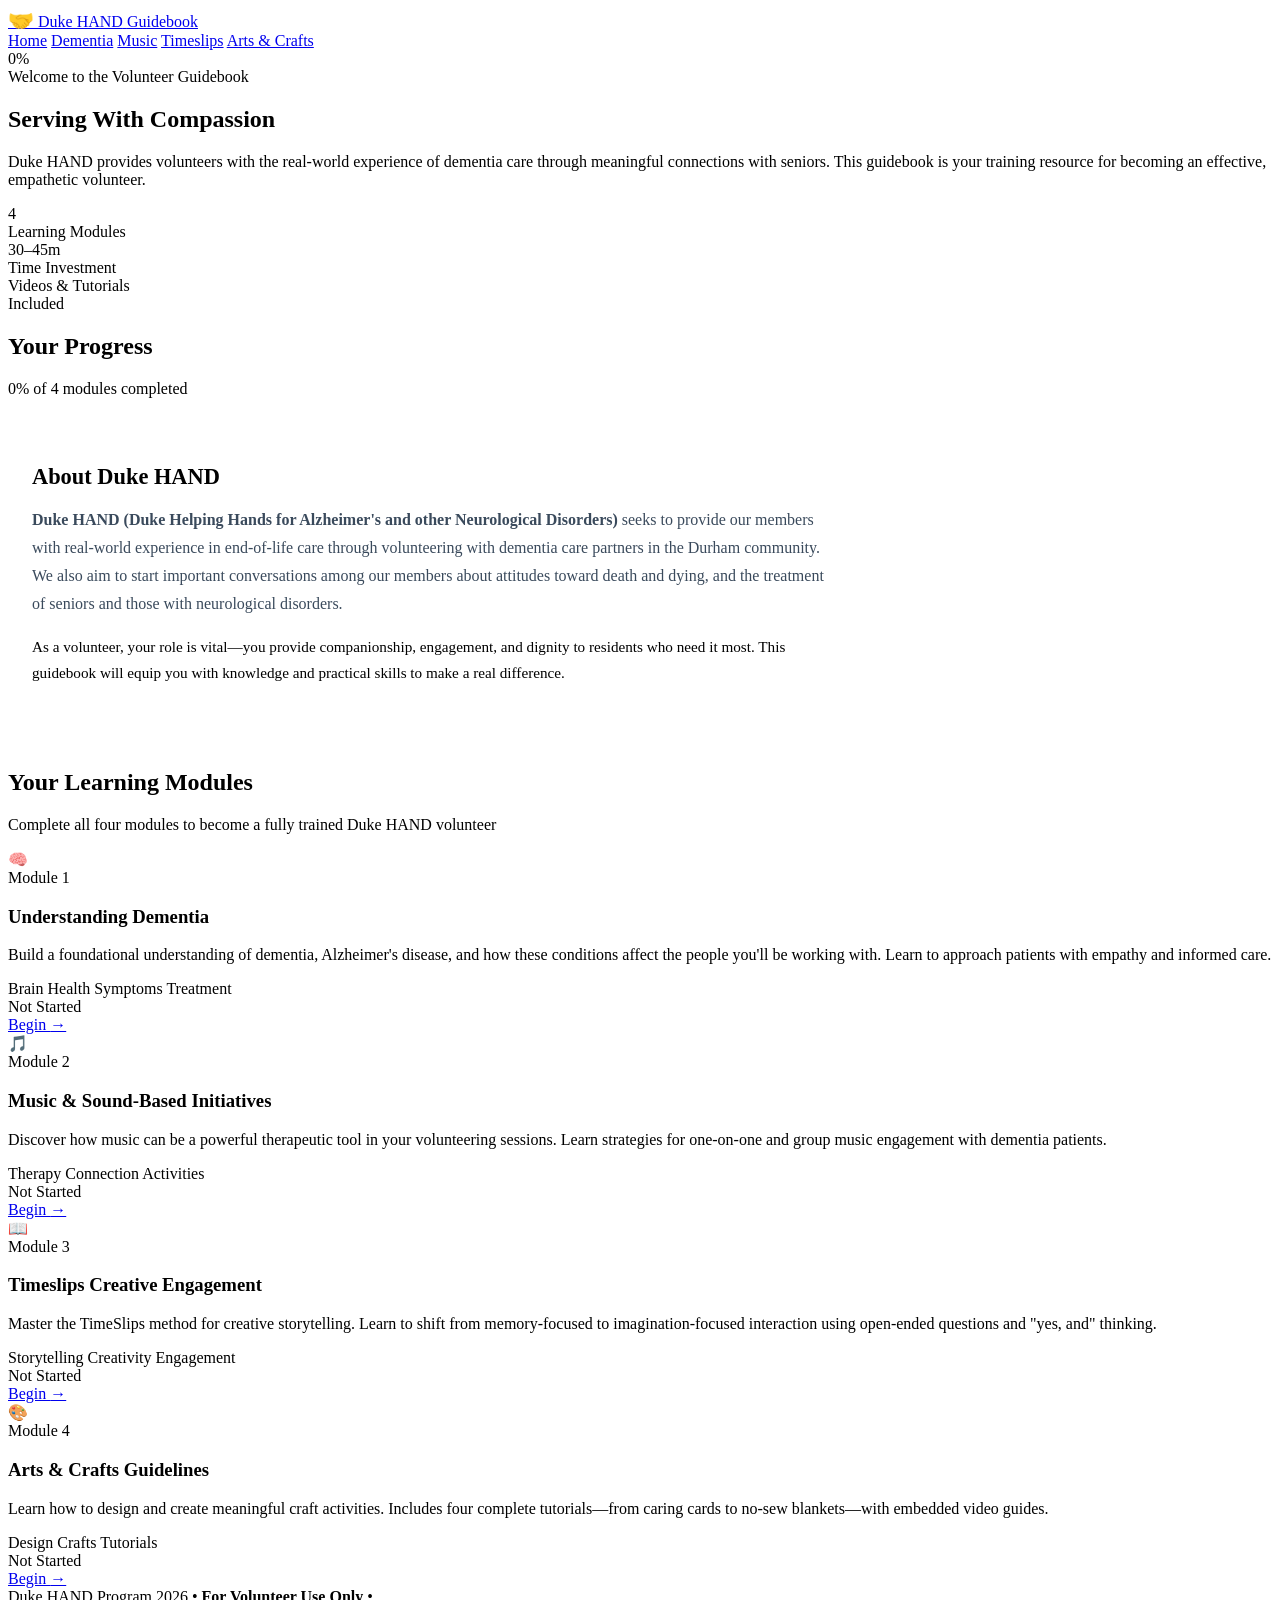
==== index.html @ 883300ba "website" ====
<!DOCTYPE html>
<html lang="en">
<head>
  <meta charset="UTF-8">
  <meta name="viewport" content="width=device-width, initial-scale=1.0">
  <title>Duke HAND Volunteer Guidebook</title>
  <link rel="css/stylesheet" href="styles.css">
  <script src="js/progress.js"></script>
</head>
<body>

<!-- Navigation -->
<nav class="site-nav">
  <div class="nav-inner">
    <a href="index.html" class="nav-brand">
      <span style="font-size: 1.3rem;">🤝</span>
      <span>Duke HAND</span>
      <span class="brand-badge">Guidebook</span>
    </a>
    <div class="nav-links">
      <a href="index.html" class="active">Home</a>
      <a href="module1.html">Dementia</a>
      <a href="module2.html">Music</a>
      <a href="module3.html">Timeslips</a>
      <a href="module4.html">Arts & Crafts</a>
    </div>
    <div class="nav-progress">
      <div class="nav-progress-bar">
        <div class="nav-progress-fill" style="width: 0%"></div>
      </div>
      <span class="nav-progress-percent">0%</span>
    </div>
  </div>
</nav>

<!-- Hero Section -->
<section class="hero">
  <div class="container">
    <div class="hero-eyebrow">Welcome to the Volunteer Guidebook</div>
    <h1>Serving With Compassion</h1>
    <p>Duke HAND provides volunteers with the real-world experience of dementia care through meaningful connections with seniors. This guidebook is your training resource for becoming an effective, empathetic volunteer.</p>
    <div class="hero-stats">
      <div class="hero-stat">
        <div class="hero-stat-num">4</div>
        <div class="hero-stat-label">Learning Modules</div>
      </div>
      <div class="hero-stat">
        <div class="hero-stat-num">30–45m</div>
        <div class="hero-stat-label">Time Investment</div>
      </div>
      <div class="hero-stat">
        <div class="hero-stat-num">Videos & Tutorials</div>
        <div class="hero-stat-label">Included</div>
      </div>
    </div>
  </div>
</section>

<!-- Progress Overview -->
<section class="progress-overview">
  <div class="progress-overview-inner">
    <h2>Your Progress</h2>
    <div class="progress-track">
      <div class="progress-fill" style="width: 0%"></div>
    </div>
    <div class="progress-label"><span class="progress-label-num">0</span> of 4 modules completed</div>
  </div>
</section>

<!-- About HAND -->
<section style="padding: 48px 24px; background: white; border-bottom: 1px solid var(--border);">
  <div class="container">
    <h2 style="font-size: 1.4rem; font-weight: 800; color: var(--navy); margin-bottom: 14px;">About Duke HAND</h2>
    <p style="font-size: 1rem; color: #3A4A5C; line-height: 1.75; max-width: 800px;">
      <strong>Duke HAND (Duke Helping Hands for Alzheimer's and other Neurological Disorders)</strong> seeks to provide our members with real-world experience in end-of-life care through volunteering with dementia care partners in the Durham community. We also aim to start important conversations among our members about attitudes toward death and dying, and the treatment of seniors and those with neurological disorders.
    </p>
    <p style="font-size: 0.95rem; color: var(--muted); line-height: 1.7; max-width: 800px; margin-top: 12px;">
      As a volunteer, your role is vital—you provide companionship, engagement, and dignity to residents who need it most. This guidebook will equip you with knowledge and practical skills to make a real difference.
    </p>
  </div>
</section>

<!-- Modules Grid -->
<section class="modules-section">
  <div class="container">
    <h2>Your Learning Modules</h2>
    <p class="section-sub">Complete all four modules to become a fully trained Duke HAND volunteer</p>

    <div class="modules-grid">
      <!-- Module 1: Dementia -->
      <div class="module-card" data-module="1">
        <div class="module-card-top">
          <div class="module-icon">🧠</div>
          <div>
            <div class="module-num">Module 1</div>
            <h3>Understanding Dementia</h3>
          </div>
        </div>
        <div class="module-card-body">
          <p>Build a foundational understanding of dementia, Alzheimer's disease, and how these conditions affect the people you'll be working with. Learn to approach patients with empathy and informed care.</p>
          <div class="module-topics">
            <span class="topic-tag">Brain Health</span>
            <span class="topic-tag">Symptoms</span>
            <span class="topic-tag">Treatment</span>
          </div>
        </div>
        <div class="module-card-footer">
          <div class="status-badge not-started">
            <span class="status-dot"></span> Not Started
          </div>
          <a href="module1.html" class="btn-start">
            Begin <span style="font-size: 1rem;">→</span>
          </a>
        </div>
      </div>

      <!-- Module 2: Music -->
      <div class="module-card" data-module="2">
        <div class="module-card-top">
          <div class="module-icon">🎵</div>
          <div>
            <div class="module-num">Module 2</div>
            <h3>Music & Sound-Based Initiatives</h3>
          </div>
        </div>
        <div class="module-card-body">
          <p>Discover how music can be a powerful therapeutic tool in your volunteering sessions. Learn strategies for one-on-one and group music engagement with dementia patients.</p>
          <div class="module-topics">
            <span class="topic-tag">Therapy</span>
            <span class="topic-tag">Connection</span>
            <span class="topic-tag">Activities</span>
          </div>
        </div>
        <div class="module-card-footer">
          <div class="status-badge not-started">
            <span class="status-dot"></span> Not Started
          </div>
          <a href="module2.html" class="btn-start">
            Begin <span style="font-size: 1rem;">→</span>
          </a>
        </div>
      </div>

      <!-- Module 3: Timeslips -->
      <div class="module-card" data-module="3">
        <div class="module-card-top">
          <div class="module-icon">📖</div>
          <div>
            <div class="module-num">Module 3</div>
            <h3>Timeslips Creative Engagement</h3>
          </div>
        </div>
        <div class="module-card-body">
          <p>Master the TimeSlips method for creative storytelling. Learn to shift from memory-focused to imagination-focused interaction using open-ended questions and "yes, and" thinking.</p>
          <div class="module-topics">
            <span class="topic-tag">Storytelling</span>
            <span class="topic-tag">Creativity</span>
            <span class="topic-tag">Engagement</span>
          </div>
        </div>
        <div class="module-card-footer">
          <div class="status-badge not-started">
            <span class="status-dot"></span> Not Started
          </div>
          <a href="module3.html" class="btn-start">
            Begin <span style="font-size: 1rem;">→</span>
          </a>
        </div>
      </div>

      <!-- Module 4: Arts & Crafts -->
      <div class="module-card" data-module="4">
        <div class="module-card-top">
          <div class="module-icon">🎨</div>
          <div>
            <div class="module-num">Module 4</div>
            <h3>Arts & Crafts Guidelines</h3>
          </div>
        </div>
        <div class="module-card-body">
          <p>Learn how to design and create meaningful craft activities. Includes four complete tutorials—from caring cards to no-sew blankets—with embedded video guides.</p>
          <div class="module-topics">
            <span class="topic-tag">Design</span>
            <span class="topic-tag">Crafts</span>
            <span class="topic-tag">Tutorials</span>
          </div>
        </div>
        <div class="module-card-footer">
          <div class="status-badge not-started">
            <span class="status-dot"></span> Not Started
          </div>
          <a href="module4.html" class="btn-start">
            Begin <span style="font-size: 1rem;">→</span>
          </a>
        </div>
      </div>
    </div>
  </div>
</section>

<!-- Footer -->
<footer class="site-footer">
  Duke HAND Program 2026 • <strong>For Volunteer Use Only</strong> •
  <a href="index.html" style="color: rgba(255,255,255,0.7); text-decoration: none;">Home</a>
</footer>

</body>
</html>
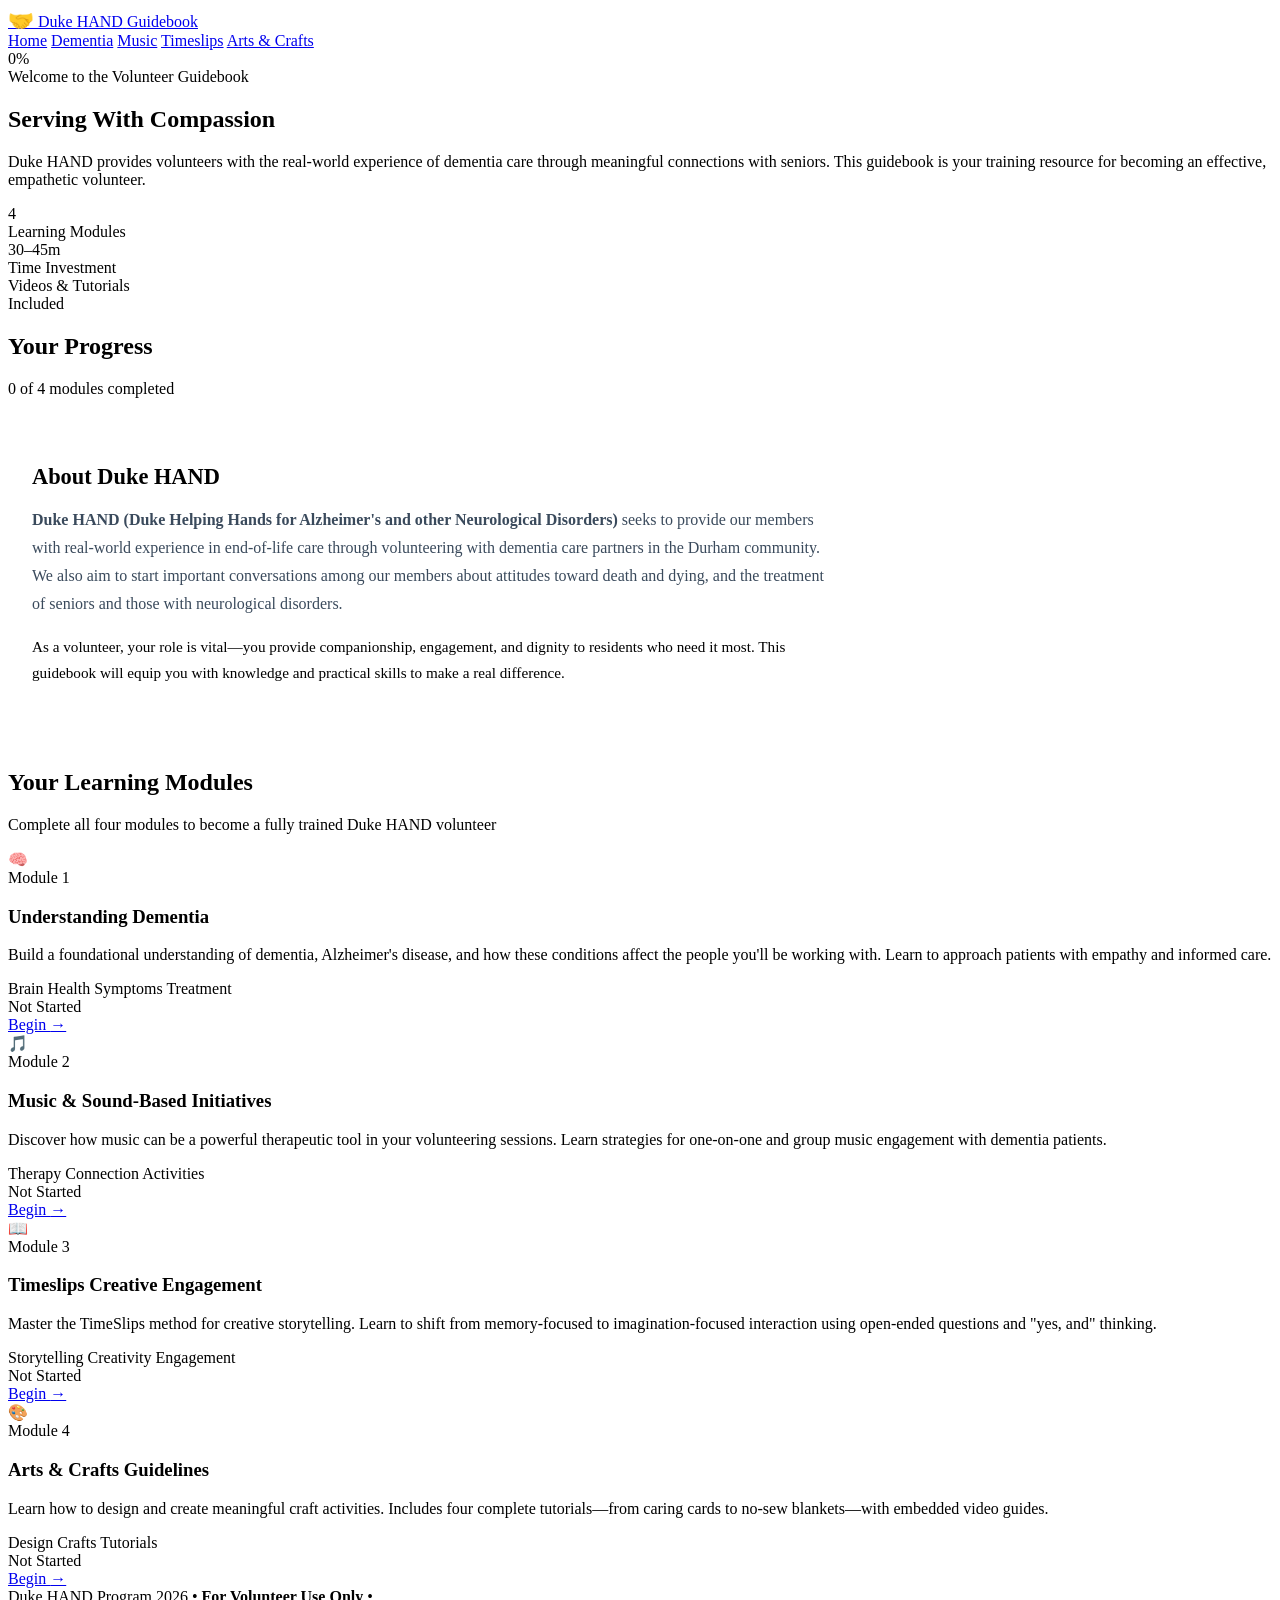
==== commit eec899ac: "fixed paths" ====
--- a/index.html
+++ b/index.html
@@ -4,8 +4,8 @@
   <meta charset="UTF-8">
   <meta name="viewport" content="width=device-width, initial-scale=1.0">
   <title>Duke HAND Volunteer Guidebook</title>
-  <link rel="css/stylesheet" href="styles.css">
-  <script src="js/progress.js"></script>
+  <link rel="stylesheet" href="styles.css">
+  <script src="progress.js"></script>
 </head>
 <body>
 
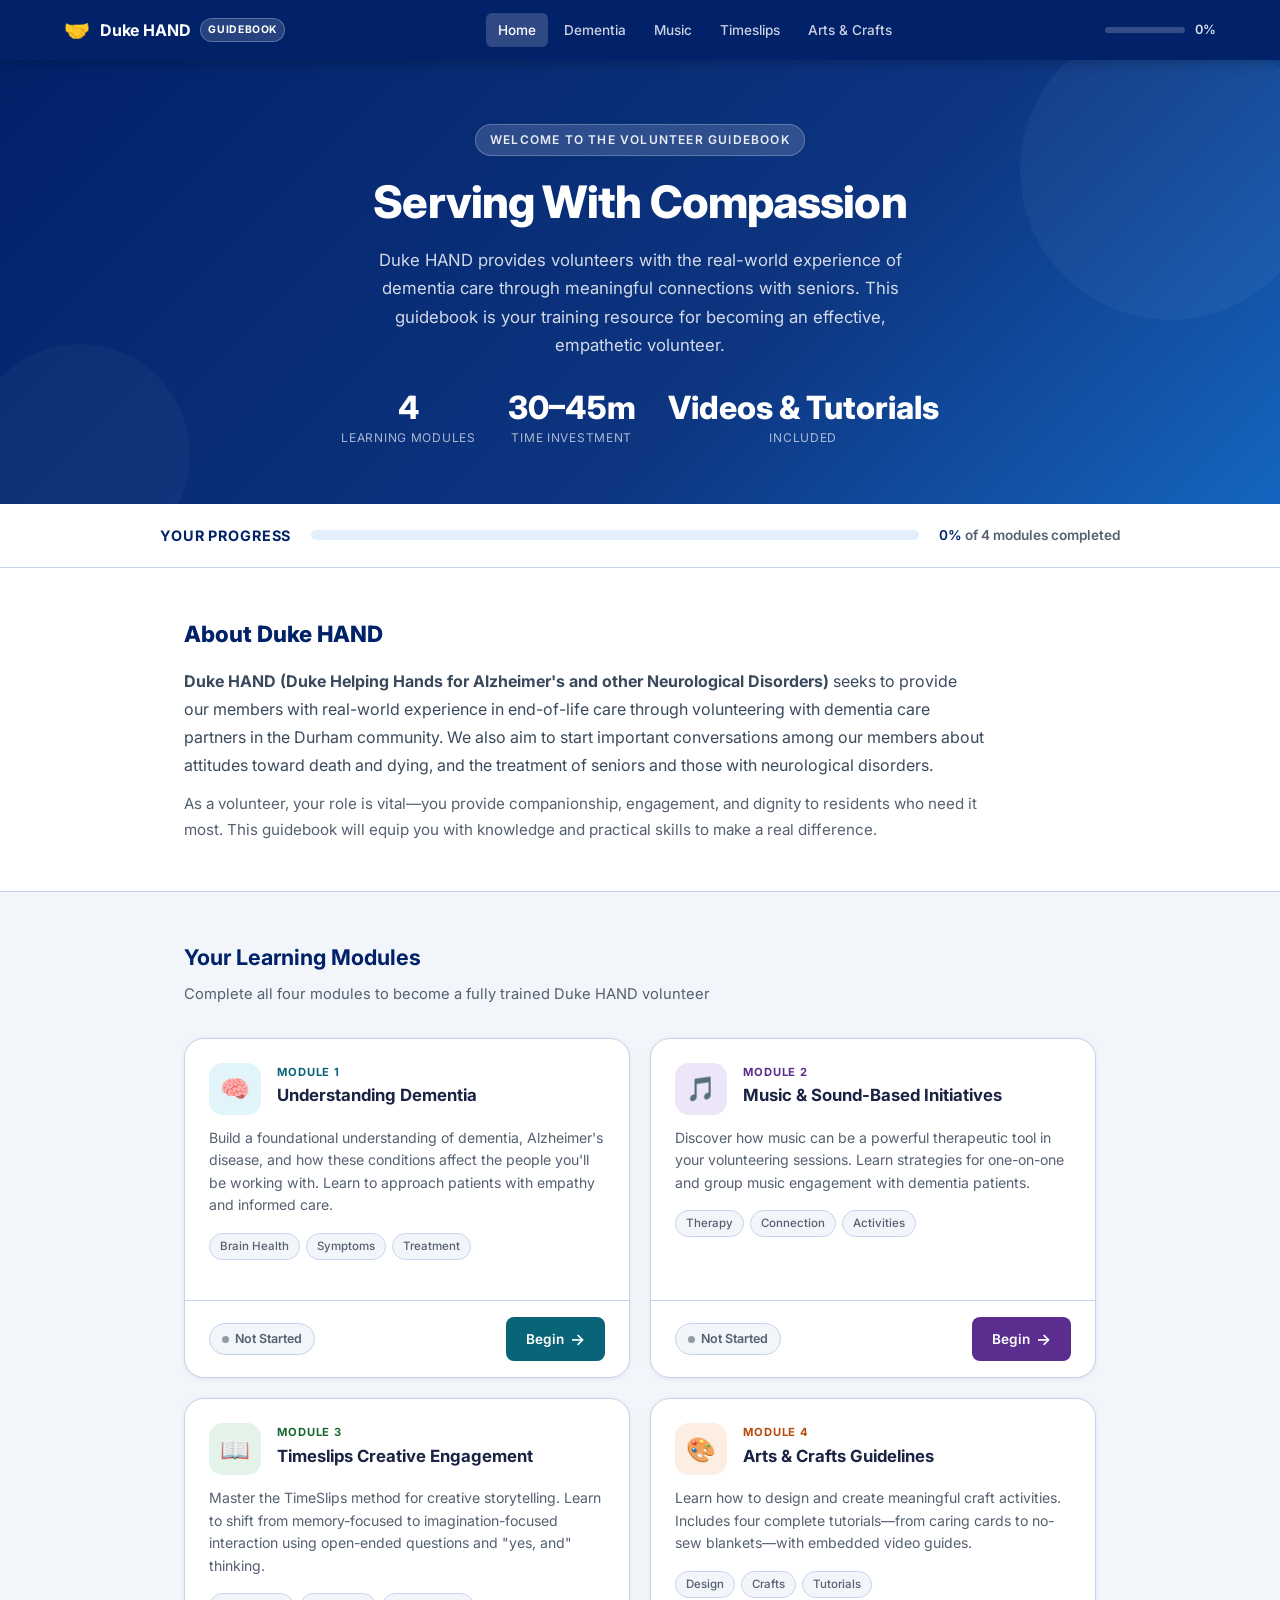
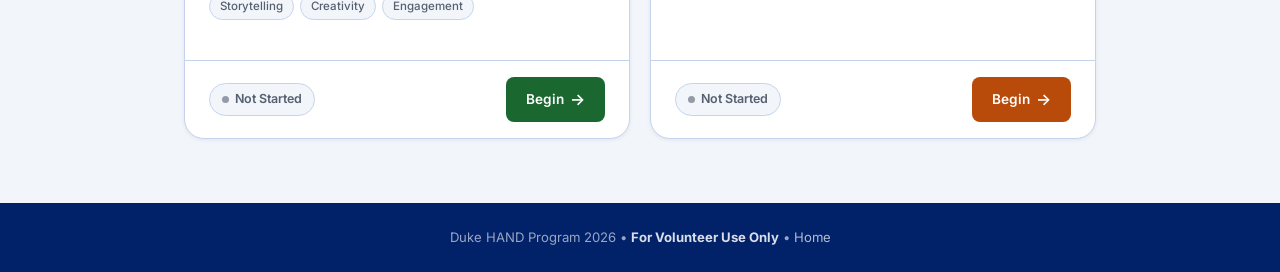
==== commit 19c2fb0c: "restored paths" ====
--- a/index.html
+++ b/index.html
@@ -4,8 +4,8 @@
   <meta charset="UTF-8">
   <meta name="viewport" content="width=device-width, initial-scale=1.0">
   <title>Duke HAND Volunteer Guidebook</title>
-  <link rel="stylesheet" href="styles.css">
-  <script src="progress.js"></script>
+  <link rel="stylesheet" href="css/styles.css">
+  <script src="js/progress.js"></script>
 </head>
 <body>
 
--- a/css/styles.css
+++ b/css/styles.css
@@ -0,0 +1,1179 @@
+/* ============================================================
+   DUKE HAND VOLUNTEER GUIDEBOOK — Main Stylesheet
+   ============================================================ */
+
+@import url('https://fonts.googleapis.com/css2?family=Inter:ital,wght@0,300;0,400;0,500;0,600;0,700;0,800;1,400&display=swap');
+
+/* ── Variables ──────────────────────────────────────────────── */
+:root {
+  --navy:        #012169;
+  --navy-light:  #1a3a8f;
+  --blue:        #1565C0;
+  --sky:         #0288D1;
+  --light-blue:  #E3F0FC;
+  --bg:          #F2F5FA;
+  --white:       #FFFFFF;
+  --text:        #1A2342;
+  --muted:       #556070;
+  --border:      #C5D4EC;
+
+  /* Module accent colors */
+  --m1:          #0A6477;
+  --m1-bg:       #E0F4F9;
+  --m1-border:   #7DCDE0;
+  --m2:          #5B2D8F;
+  --m2-bg:       #EDE6F9;
+  --m2-border:   #B29DDD;
+  --m3:          #1A6830;
+  --m3-bg:       #E4F3EA;
+  --m3-border:   #84C99A;
+  --m4:          #B84A0A;
+  --m4-bg:       #FDEEE4;
+  --m4-border:   #F0A87A;
+
+  /* Status */
+  --success:     #1B7D35;
+  --success-bg:  #E6F5EC;
+  --warn-bg:     #FFF8E6;
+  --warn-border: #F0C040;
+  --note-bg:     #EEF4FF;
+  --note-border: #7AA5E8;
+
+  --shadow-sm:   0 1px 4px rgba(1, 33, 105, 0.08);
+  --shadow:      0 3px 14px rgba(1, 33, 105, 0.12);
+  --shadow-lg:   0 8px 32px rgba(1, 33, 105, 0.16);
+  --radius:      12px;
+  --radius-lg:   20px;
+  --transition:  0.2s ease;
+}
+
+/* ── Reset ──────────────────────────────────────────────────── */
+*, *::before, *::after { box-sizing: border-box; margin: 0; padding: 0; }
+html { scroll-behavior: smooth; font-size: 16px; }
+body {
+  font-family: 'Inter', -apple-system, BlinkMacSystemFont, sans-serif;
+  color: var(--text);
+  background: var(--bg);
+  line-height: 1.65;
+  -webkit-font-smoothing: antialiased;
+}
+img { max-width: 100%; height: auto; display: block; }
+a { color: var(--blue); text-decoration: none; }
+a:hover { text-decoration: underline; }
+ul, ol { padding-left: 1.4em; }
+
+/* ── Layout helpers ─────────────────────────────────────────── */
+.container { max-width: 960px; margin: 0 auto; padding: 0 24px; }
+.container--wide { max-width: 1200px; margin: 0 auto; padding: 0 24px; }
+
+/* ── Navigation ─────────────────────────────────────────────── */
+.site-nav {
+  position: sticky;
+  top: 0;
+  z-index: 100;
+  background: var(--navy);
+  box-shadow: 0 2px 12px rgba(0,0,0,0.25);
+}
+.nav-inner {
+  display: flex;
+  align-items: center;
+  justify-content: space-between;
+  padding: 0 24px;
+  height: 60px;
+  max-width: 1200px;
+  margin: 0 auto;
+}
+.nav-brand {
+  display: flex;
+  align-items: center;
+  gap: 10px;
+  color: white;
+  font-weight: 700;
+  font-size: 1rem;
+  text-decoration: none;
+  letter-spacing: -0.01em;
+}
+.nav-brand .brand-badge {
+  background: rgba(255,255,255,0.15);
+  border: 1px solid rgba(255,255,255,0.25);
+  color: white;
+  font-size: 0.65rem;
+  font-weight: 700;
+  letter-spacing: 0.06em;
+  padding: 2px 7px;
+  border-radius: 20px;
+  text-transform: uppercase;
+}
+.nav-links {
+  display: flex;
+  align-items: center;
+  gap: 4px;
+}
+.nav-links a {
+  color: rgba(255,255,255,0.8);
+  font-size: 0.85rem;
+  font-weight: 500;
+  padding: 6px 12px;
+  border-radius: 6px;
+  transition: var(--transition);
+  text-decoration: none;
+}
+.nav-links a:hover { color: white; background: rgba(255,255,255,0.12); }
+.nav-links a.active { color: white; background: rgba(255,255,255,0.18); }
+.nav-progress {
+  display: flex;
+  align-items: center;
+  gap: 10px;
+  color: rgba(255,255,255,0.85);
+  font-size: 0.8rem;
+  font-weight: 600;
+}
+.nav-progress-bar {
+  width: 80px;
+  height: 6px;
+  background: rgba(255,255,255,0.2);
+  border-radius: 3px;
+  overflow: hidden;
+}
+.nav-progress-fill {
+  height: 100%;
+  background: #5CE65C;
+  border-radius: 3px;
+  transition: width 0.4s ease;
+}
+
+/* ── Hero ───────────────────────────────────────────────────── */
+.hero {
+  background: linear-gradient(135deg, var(--navy) 0%, #0d3580 60%, #1565C0 100%);
+  color: white;
+  padding: 64px 24px 56px;
+  text-align: center;
+  position: relative;
+  overflow: hidden;
+}
+.hero::before {
+  content: '';
+  position: absolute;
+  top: -40px; right: -40px;
+  width: 300px; height: 300px;
+  border-radius: 50%;
+  background: rgba(255,255,255,0.04);
+}
+.hero::after {
+  content: '';
+  position: absolute;
+  bottom: -60px; left: -30px;
+  width: 220px; height: 220px;
+  border-radius: 50%;
+  background: rgba(255,255,255,0.03);
+}
+.hero-eyebrow {
+  display: inline-block;
+  background: rgba(255,255,255,0.15);
+  border: 1px solid rgba(255,255,255,0.25);
+  color: rgba(255,255,255,0.9);
+  font-size: 0.75rem;
+  font-weight: 600;
+  letter-spacing: 0.1em;
+  text-transform: uppercase;
+  padding: 5px 14px;
+  border-radius: 20px;
+  margin-bottom: 20px;
+}
+.hero h1 {
+  font-size: clamp(1.8rem, 4vw, 2.8rem);
+  font-weight: 800;
+  letter-spacing: -0.02em;
+  margin-bottom: 16px;
+  line-height: 1.2;
+}
+.hero p {
+  font-size: 1.05rem;
+  color: rgba(255,255,255,0.82);
+  max-width: 580px;
+  margin: 0 auto 32px;
+  line-height: 1.7;
+}
+.hero-stats {
+  display: flex;
+  justify-content: center;
+  gap: 32px;
+  flex-wrap: wrap;
+  margin-top: 8px;
+}
+.hero-stat {
+  text-align: center;
+}
+.hero-stat-num {
+  font-size: 2rem;
+  font-weight: 800;
+  color: white;
+  line-height: 1;
+}
+.hero-stat-label {
+  font-size: 0.75rem;
+  color: rgba(255,255,255,0.65);
+  text-transform: uppercase;
+  letter-spacing: 0.06em;
+  margin-top: 4px;
+}
+
+/* ── Overall Progress ───────────────────────────────────────── */
+.progress-overview {
+  background: white;
+  border-bottom: 1px solid var(--border);
+  padding: 20px 24px;
+}
+.progress-overview-inner {
+  max-width: 960px;
+  margin: 0 auto;
+  display: flex;
+  align-items: center;
+  gap: 20px;
+  flex-wrap: wrap;
+}
+.progress-overview h2 {
+  font-size: 0.9rem;
+  font-weight: 700;
+  color: var(--navy);
+  text-transform: uppercase;
+  letter-spacing: 0.06em;
+  white-space: nowrap;
+}
+.progress-track {
+  flex: 1;
+  min-width: 160px;
+  height: 10px;
+  background: var(--light-blue);
+  border-radius: 5px;
+  overflow: hidden;
+}
+.progress-fill {
+  height: 100%;
+  background: linear-gradient(90deg, var(--sky), var(--success));
+  border-radius: 5px;
+  transition: width 0.5s ease;
+}
+.progress-label {
+  font-size: 0.85rem;
+  font-weight: 600;
+  color: var(--muted);
+  white-space: nowrap;
+}
+.progress-label span { color: var(--navy); }
+
+/* ── Module Cards Grid ──────────────────────────────────────── */
+.modules-section {
+  padding: 48px 24px 64px;
+}
+.modules-section h2 {
+  font-size: 1.35rem;
+  font-weight: 700;
+  color: var(--navy);
+  margin-bottom: 6px;
+}
+.modules-section .section-sub {
+  color: var(--muted);
+  font-size: 0.92rem;
+  margin-bottom: 32px;
+}
+.modules-grid {
+  display: grid;
+  grid-template-columns: repeat(auto-fill, minmax(420px, 1fr));
+  gap: 20px;
+}
+.module-card {
+  background: white;
+  border-radius: var(--radius-lg);
+  border: 1px solid var(--border);
+  box-shadow: var(--shadow-sm);
+  overflow: hidden;
+  transition: transform var(--transition), box-shadow var(--transition);
+  display: flex;
+  flex-direction: column;
+}
+.module-card:hover {
+  transform: translateY(-3px);
+  box-shadow: var(--shadow-lg);
+}
+.module-card-top {
+  padding: 24px 24px 0;
+  display: flex;
+  align-items: flex-start;
+  gap: 16px;
+}
+.module-icon {
+  width: 52px;
+  height: 52px;
+  border-radius: 14px;
+  display: flex;
+  align-items: center;
+  justify-content: center;
+  font-size: 1.5rem;
+  flex-shrink: 0;
+}
+.module-card[data-module="1"] .module-icon { background: var(--m1-bg); }
+.module-card[data-module="2"] .module-icon { background: var(--m2-bg); }
+.module-card[data-module="3"] .module-icon { background: var(--m3-bg); }
+.module-card[data-module="4"] .module-icon { background: var(--m4-bg); }
+.module-num {
+  font-size: 0.7rem;
+  font-weight: 700;
+  text-transform: uppercase;
+  letter-spacing: 0.08em;
+  margin-bottom: 4px;
+}
+.module-card[data-module="1"] .module-num { color: var(--m1); }
+.module-card[data-module="2"] .module-num { color: var(--m2); }
+.module-card[data-module="3"] .module-num { color: var(--m3); }
+.module-card[data-module="4"] .module-num { color: var(--m4); }
+.module-card-top h3 {
+  font-size: 1.05rem;
+  font-weight: 700;
+  color: var(--text);
+  line-height: 1.3;
+}
+.module-card-body {
+  padding: 12px 24px 20px;
+  flex: 1;
+}
+.module-card-body p {
+  font-size: 0.88rem;
+  color: var(--muted);
+  line-height: 1.6;
+  margin-bottom: 16px;
+}
+.module-topics {
+  display: flex;
+  flex-wrap: wrap;
+  gap: 6px;
+  margin-bottom: 20px;
+}
+.topic-tag {
+  font-size: 0.72rem;
+  font-weight: 500;
+  padding: 3px 10px;
+  border-radius: 20px;
+  background: var(--bg);
+  color: var(--muted);
+  border: 1px solid var(--border);
+}
+.module-card-footer {
+  padding: 16px 24px;
+  border-top: 1px solid var(--border);
+  display: flex;
+  align-items: center;
+  justify-content: space-between;
+  gap: 12px;
+}
+.status-badge {
+  display: flex;
+  align-items: center;
+  gap: 6px;
+  font-size: 0.78rem;
+  font-weight: 600;
+  padding: 5px 12px;
+  border-radius: 20px;
+}
+.status-badge.not-started {
+  background: var(--bg);
+  color: var(--muted);
+  border: 1px solid var(--border);
+}
+.status-badge.complete {
+  background: var(--success-bg);
+  color: var(--success);
+  border: 1px solid #A8DDB8;
+}
+.status-dot {
+  width: 7px; height: 7px;
+  border-radius: 50%;
+  background: currentColor;
+  opacity: 0.6;
+}
+.btn-start {
+  display: inline-flex;
+  align-items: center;
+  gap: 6px;
+  padding: 9px 20px;
+  border-radius: 8px;
+  font-size: 0.85rem;
+  font-weight: 600;
+  cursor: pointer;
+  transition: var(--transition);
+  text-decoration: none;
+  border: none;
+}
+.module-card[data-module="1"] .btn-start { background: var(--m1); color: white; }
+.module-card[data-module="2"] .btn-start { background: var(--m2); color: white; }
+.module-card[data-module="3"] .btn-start { background: var(--m3); color: white; }
+.module-card[data-module="4"] .btn-start { background: var(--m4); color: white; }
+.btn-start:hover { opacity: 0.88; text-decoration: none; transform: translateX(2px); }
+
+/* ── Module Page Header ─────────────────────────────────────── */
+.module-hero {
+  padding: 48px 24px 44px;
+  color: white;
+  position: relative;
+  overflow: hidden;
+}
+.module-hero::before {
+  content: '';
+  position: absolute;
+  top: -30px; right: -30px;
+  width: 200px; height: 200px;
+  border-radius: 50%;
+  background: rgba(255,255,255,0.05);
+}
+.module-hero[data-m="1"] { background: linear-gradient(135deg, #0A6477 0%, #0e90ad 100%); }
+.module-hero[data-m="2"] { background: linear-gradient(135deg, #5B2D8F 0%, #8456c8 100%); }
+.module-hero[data-m="3"] { background: linear-gradient(135deg, #1A6830 0%, #28a04a 100%); }
+.module-hero[data-m="4"] { background: linear-gradient(135deg, #B84A0A 0%, #e07030 100%); }
+.module-hero-inner {
+  max-width: 760px;
+}
+.breadcrumb {
+  display: flex;
+  align-items: center;
+  gap: 8px;
+  margin-bottom: 20px;
+  font-size: 0.8rem;
+  color: rgba(255,255,255,0.7);
+}
+.breadcrumb a { color: rgba(255,255,255,0.7); text-decoration: none; }
+.breadcrumb a:hover { color: white; }
+.breadcrumb-sep { opacity: 0.5; }
+.module-hero-icon {
+  font-size: 2.5rem;
+  margin-bottom: 12px;
+}
+.module-num-label {
+  font-size: 0.72rem;
+  font-weight: 700;
+  letter-spacing: 0.12em;
+  text-transform: uppercase;
+  color: rgba(255,255,255,0.7);
+  margin-bottom: 8px;
+}
+.module-hero h1 {
+  font-size: clamp(1.6rem, 3.5vw, 2.4rem);
+  font-weight: 800;
+  letter-spacing: -0.02em;
+  line-height: 1.15;
+  margin-bottom: 12px;
+}
+.module-hero .subtitle {
+  font-size: 1rem;
+  color: rgba(255,255,255,0.82);
+  line-height: 1.6;
+  max-width: 560px;
+}
+
+/* ── Table of Contents ──────────────────────────────────────── */
+.toc-bar {
+  background: white;
+  border-bottom: 2px solid var(--border);
+  padding: 0 24px;
+  overflow-x: auto;
+  position: sticky;
+  top: 60px;
+  z-index: 90;
+}
+.toc-inner {
+  max-width: 960px;
+  margin: 0 auto;
+  display: flex;
+  gap: 0;
+}
+.toc-link {
+  display: inline-flex;
+  align-items: center;
+  gap: 6px;
+  padding: 14px 16px;
+  font-size: 0.82rem;
+  font-weight: 500;
+  color: var(--muted);
+  text-decoration: none;
+  border-bottom: 2px solid transparent;
+  white-space: nowrap;
+  transition: var(--transition);
+  margin-bottom: -2px;
+}
+.toc-link:hover { color: var(--text); border-bottom-color: var(--border); text-decoration: none; }
+.toc-link.active { color: var(--navy); font-weight: 600; }
+[data-m="1"] ~ .toc-bar .toc-link.active, .toc-link[data-m="1"].active { border-bottom-color: var(--m1); color: var(--m1); }
+[data-m="2"] ~ .toc-bar .toc-link.active, .toc-link[data-m="2"].active { border-bottom-color: var(--m2); color: var(--m2); }
+[data-m="3"] ~ .toc-bar .toc-link.active, .toc-link[data-m="3"].active { border-bottom-color: var(--m3); color: var(--m3); }
+[data-m="4"] ~ .toc-bar .toc-link.active, .toc-link[data-m="4"].active { border-bottom-color: var(--m4); color: var(--m4); }
+
+/* ── Module Content ─────────────────────────────────────────── */
+.module-content {
+  max-width: 960px;
+  margin: 0 auto;
+  padding: 0 24px 80px;
+}
+
+.content-section {
+  padding-top: 52px;
+}
+.content-section + .content-section {
+  border-top: 1px solid var(--border);
+  margin-top: 8px;
+}
+.section-label {
+  font-size: 0.7rem;
+  font-weight: 700;
+  letter-spacing: 0.12em;
+  text-transform: uppercase;
+  color: var(--muted);
+  margin-bottom: 6px;
+}
+.content-section h2 {
+  font-size: 1.55rem;
+  font-weight: 800;
+  color: var(--navy);
+  letter-spacing: -0.02em;
+  line-height: 1.25;
+  margin-bottom: 14px;
+}
+.content-section h3 {
+  font-size: 1.1rem;
+  font-weight: 700;
+  color: var(--text);
+  margin-top: 28px;
+  margin-bottom: 10px;
+}
+.content-section h3.blue-bar {
+  border-left: 4px solid var(--blue);
+  padding-left: 12px;
+  color: var(--navy);
+}
+.content-section p {
+  font-size: 0.95rem;
+  color: #2E3A50;
+  margin-bottom: 14px;
+  line-height: 1.75;
+}
+.content-section ul, .content-section ol {
+  margin: 8px 0 14px;
+}
+.content-section li {
+  font-size: 0.95rem;
+  color: #2E3A50;
+  margin-bottom: 7px;
+  line-height: 1.65;
+}
+.content-section li strong { color: var(--text); }
+.intro-text {
+  font-size: 1.05rem !important;
+  color: var(--text) !important;
+  font-weight: 400;
+}
+
+/* ── Callout Boxes ──────────────────────────────────────────── */
+.callout {
+  border-radius: var(--radius);
+  padding: 18px 20px;
+  margin: 20px 0;
+  display: flex;
+  gap: 14px;
+  align-items: flex-start;
+}
+.callout-icon { font-size: 1.3rem; flex-shrink: 0; margin-top: 1px; }
+.callout-body strong {
+  display: block;
+  font-size: 0.82rem;
+  font-weight: 700;
+  letter-spacing: 0.05em;
+  text-transform: uppercase;
+  margin-bottom: 5px;
+}
+.callout-body p, .callout-body { font-size: 0.9rem; line-height: 1.65; }
+.callout.tip    { background: var(--warn-bg);   border: 1px solid var(--warn-border); }
+.callout.tip    .callout-body strong { color: #8a6400; }
+.callout.note   { background: var(--note-bg);   border: 1px solid var(--note-border); }
+.callout.note   .callout-body strong { color: #1a4080; }
+.callout.star   { background: #FFF7F0;           border: 1px solid #F4A46A; }
+.callout.star   .callout-body strong { color: #8C3A00; }
+.callout.brain  { background: #EEF4FF;           border: 1px solid #7AA5E8; }
+.callout.brain  .callout-body strong { color: #1a3a80; }
+.callout.success{ background: var(--success-bg); border: 1px solid #84C99A; }
+.callout.success .callout-body strong { color: #145E28; }
+
+/* ── Info Cards Grid ────────────────────────────────────────── */
+.info-grid {
+  display: grid;
+  grid-template-columns: repeat(auto-fill, minmax(200px, 1fr));
+  gap: 14px;
+  margin: 20px 0;
+}
+.info-card {
+  background: white;
+  border: 1px solid var(--border);
+  border-radius: var(--radius);
+  padding: 20px 16px;
+  text-align: center;
+}
+.info-card-icon { font-size: 1.8rem; margin-bottom: 10px; }
+.info-card h4 {
+  font-size: 0.9rem;
+  font-weight: 700;
+  color: var(--navy);
+  margin-bottom: 6px;
+}
+.info-card p {
+  font-size: 0.82rem;
+  color: var(--muted);
+  margin: 0;
+  line-height: 1.5;
+}
+
+/* ── Comparison Table ───────────────────────────────────────── */
+.compare-table {
+  width: 100%;
+  border-collapse: collapse;
+  border-radius: var(--radius);
+  overflow: hidden;
+  margin: 20px 0;
+  box-shadow: var(--shadow-sm);
+}
+.compare-table th {
+  padding: 14px 18px;
+  font-size: 0.85rem;
+  font-weight: 700;
+  text-align: left;
+  color: white;
+}
+.compare-table th.normal { background: var(--success); }
+.compare-table th.dementia { background: #C0392B; }
+.compare-table td {
+  padding: 11px 18px;
+  font-size: 0.88rem;
+  color: var(--text);
+  border-bottom: 1px solid var(--border);
+  vertical-align: top;
+}
+.compare-table tr:last-child td { border-bottom: none; }
+.compare-table tr:nth-child(even) td { background: var(--bg); }
+.compare-table td.normal { border-left: 3px solid var(--success); }
+.compare-table td.dementia { border-left: 3px solid #C0392B; }
+
+/* ── Stages Table ───────────────────────────────────────────── */
+.stages-table {
+  display: grid;
+  grid-template-columns: repeat(3, 1fr);
+  gap: 12px;
+  margin: 20px 0;
+}
+.stage-card {
+  background: white;
+  border-radius: var(--radius);
+  overflow: hidden;
+  box-shadow: var(--shadow-sm);
+  border: 1px solid var(--border);
+}
+.stage-header {
+  padding: 10px 14px;
+  font-size: 0.82rem;
+  font-weight: 700;
+  text-align: center;
+  color: white;
+}
+.stage-card:nth-child(1) .stage-header { background: #2E7D32; }
+.stage-card:nth-child(2) .stage-header { background: #F57F17; }
+.stage-card:nth-child(3) .stage-header { background: #C62828; }
+.stage-body {
+  padding: 14px;
+}
+.stage-body ul { padding-left: 1.2em; }
+.stage-body li { font-size: 0.85rem; color: var(--text); margin-bottom: 5px; }
+
+/* ── Brain Regions ──────────────────────────────────────────── */
+.brain-grid {
+  display: grid;
+  grid-template-columns: repeat(3, 1fr);
+  gap: 14px;
+  margin: 20px 0;
+}
+.brain-card {
+  background: white;
+  border-radius: var(--radius);
+  padding: 20px 16px;
+  text-align: center;
+  border: 1px solid var(--border);
+  box-shadow: var(--shadow-sm);
+}
+.brain-card-icon { font-size: 2rem; margin-bottom: 10px; }
+.brain-card h4 {
+  font-size: 0.9rem;
+  font-weight: 700;
+  color: var(--navy);
+  margin-bottom: 6px;
+}
+.brain-card p { font-size: 0.82rem; color: var(--muted); margin: 0; line-height: 1.5; }
+
+/* ── Benefits Grid (Music) ──────────────────────────────────── */
+.benefits-grid {
+  display: grid;
+  grid-template-columns: repeat(2, 1fr);
+  gap: 14px;
+  margin: 20px 0;
+}
+.benefit-card {
+  background: white;
+  border-radius: var(--radius);
+  padding: 18px 16px;
+  border: 1px solid var(--border);
+}
+.benefit-card h4 {
+  font-size: 0.9rem;
+  font-weight: 700;
+  color: var(--m2);
+  margin-bottom: 8px;
+}
+.benefit-card ul { padding-left: 1.2em; }
+.benefit-card li { font-size: 0.85rem; color: var(--text); margin-bottom: 4px; }
+
+/* ── Stat Bars ──────────────────────────────────────────────── */
+.stat-bars {
+  background: white;
+  border-radius: var(--radius);
+  padding: 22px 20px;
+  border: 1px solid var(--border);
+  margin: 20px 0;
+}
+.stat-bars h4 {
+  font-size: 0.9rem;
+  font-weight: 700;
+  color: var(--navy);
+  margin-bottom: 16px;
+  text-transform: uppercase;
+  letter-spacing: 0.04em;
+}
+.stat-bar-row {
+  display: flex;
+  align-items: center;
+  gap: 12px;
+  margin-bottom: 12px;
+}
+.stat-bar-label {
+  font-size: 0.82rem;
+  color: var(--text);
+  min-width: 200px;
+  flex-shrink: 0;
+}
+.stat-bar-track {
+  flex: 1;
+  height: 10px;
+  background: var(--bg);
+  border-radius: 5px;
+  overflow: hidden;
+}
+.stat-bar-fill {
+  height: 100%;
+  border-radius: 5px;
+  background: #8B2FC9;
+}
+.stat-bar-pct {
+  font-size: 0.85rem;
+  font-weight: 700;
+  color: #8B2FC9;
+  min-width: 36px;
+}
+
+/* ── Questions Grid (Timeslips) ─────────────────────────────── */
+.questions-grid {
+  display: grid;
+  grid-template-columns: repeat(2, 1fr);
+  gap: 16px;
+  margin: 20px 0;
+}
+.questions-card {
+  background: white;
+  border-radius: var(--radius);
+  border: 1px solid var(--border);
+  overflow: hidden;
+}
+.questions-card-header {
+  padding: 14px 18px;
+  font-size: 0.88rem;
+  font-weight: 700;
+  text-align: center;
+}
+.questions-card:nth-child(1) .questions-card-header { background: var(--m3-bg); color: var(--m3); }
+.questions-card:nth-child(2) .questions-card-header { background: var(--note-bg); color: var(--navy); }
+.questions-card-body { padding: 16px 18px; }
+.questions-card-body ul { padding-left: 1.2em; }
+.questions-card-body li { font-size: 0.87rem; color: var(--text); margin-bottom: 7px; }
+
+/* ── Technique Cards ────────────────────────────────────────── */
+.technique-card {
+  background: white;
+  border-radius: var(--radius);
+  border: 1px solid var(--border);
+  padding: 20px;
+  margin-bottom: 14px;
+  display: flex;
+  gap: 16px;
+}
+.technique-num {
+  width: 32px;
+  height: 32px;
+  border-radius: 50%;
+  background: var(--m3-bg);
+  color: var(--m3);
+  font-weight: 800;
+  font-size: 0.9rem;
+  display: flex;
+  align-items: center;
+  justify-content: center;
+  flex-shrink: 0;
+}
+.technique-card h4 {
+  font-size: 0.92rem;
+  font-weight: 700;
+  color: var(--text);
+  margin-bottom: 6px;
+}
+.technique-card p { font-size: 0.87rem; color: var(--muted); margin: 0; line-height: 1.6; }
+.technique-quote {
+  background: var(--m3-bg);
+  border-left: 3px solid var(--m3);
+  padding: 8px 12px;
+  border-radius: 0 6px 6px 0;
+  font-style: italic;
+  font-size: 0.85rem;
+  color: var(--text);
+  margin: 8px 0 0;
+}
+
+/* ── Craft Cards ────────────────────────────────────────────── */
+.craft-card {
+  background: white;
+  border-radius: var(--radius-lg);
+  border: 1px solid var(--border);
+  overflow: hidden;
+  margin-bottom: 32px;
+  box-shadow: var(--shadow-sm);
+}
+.craft-header {
+  background: var(--m4-bg);
+  border-bottom: 1px solid var(--m4-border);
+  padding: 20px 24px;
+  display: flex;
+  align-items: center;
+  gap: 14px;
+}
+.craft-num {
+  width: 36px;
+  height: 36px;
+  border-radius: 50%;
+  background: var(--m4);
+  color: white;
+  font-weight: 800;
+  font-size: 0.95rem;
+  display: flex;
+  align-items: center;
+  justify-content: center;
+  flex-shrink: 0;
+}
+.craft-header h3 { font-size: 1.1rem; font-weight: 700; color: var(--m4); }
+.craft-header .craft-goal { font-size: 0.85rem; color: var(--muted); margin-top: 2px; }
+.craft-body { padding: 24px; }
+.materials-list {
+  background: var(--bg);
+  border-radius: var(--radius);
+  padding: 16px 20px;
+  margin: 16px 0;
+}
+.materials-list h4 {
+  font-size: 0.8rem;
+  font-weight: 700;
+  text-transform: uppercase;
+  letter-spacing: 0.06em;
+  color: var(--navy);
+  margin-bottom: 10px;
+}
+.materials-list ul { padding-left: 1.3em; }
+.materials-list li { font-size: 0.88rem; color: var(--text); margin-bottom: 5px; }
+.steps-list { list-style: none; padding: 0; margin: 16px 0; counter-reset: steps; }
+.steps-list li {
+  display: flex;
+  gap: 14px;
+  margin-bottom: 14px;
+  padding: 14px 16px;
+  background: white;
+  border-radius: 10px;
+  border: 1px solid var(--border);
+}
+.step-num {
+  counter-increment: steps;
+  width: 28px;
+  height: 28px;
+  border-radius: 50%;
+  background: var(--m4);
+  color: white;
+  font-size: 0.8rem;
+  font-weight: 700;
+  display: flex;
+  align-items: center;
+  justify-content: center;
+  flex-shrink: 0;
+}
+.step-content strong { display: block; font-size: 0.88rem; margin-bottom: 3px; color: var(--text); }
+.step-content span { font-size: 0.85rem; color: var(--muted); }
+.pro-tip {
+  background: var(--warn-bg);
+  border: 1px solid var(--warn-border);
+  border-radius: 8px;
+  padding: 12px 16px;
+  font-size: 0.88rem;
+  color: #5A4000;
+  margin: 16px 0 0;
+}
+.pro-tip strong { color: #7A5500; }
+
+/* ── Video Embeds ───────────────────────────────────────────── */
+.video-container {
+  margin: 20px 0;
+}
+.video-label {
+  font-size: 0.8rem;
+  font-weight: 700;
+  text-transform: uppercase;
+  letter-spacing: 0.06em;
+  color: var(--muted);
+  margin-bottom: 10px;
+}
+.video-wrapper {
+  position: relative;
+  width: 100%;
+  padding-bottom: 56.25%;
+  height: 0;
+  border-radius: var(--radius);
+  overflow: hidden;
+  background: #111;
+  box-shadow: var(--shadow);
+  margin: 20px 0;
+}
+.video-wrapper iframe {
+  position: absolute;
+  top: 0;
+  left: 0;
+  width: 100%;
+  height: 100%;
+  border: none;
+}
+
+/* ── Design Principles ──────────────────────────────────────── */
+.principles-grid {
+  display: grid;
+  grid-template-columns: repeat(2, 1fr);
+  gap: 16px;
+  margin: 20px 0;
+}
+.principle-card {
+  background: white;
+  border-radius: var(--radius);
+  border: 1px solid var(--border);
+  padding: 20px;
+  border-top: 3px solid var(--m4);
+}
+.principle-card h4 {
+  font-size: 0.95rem;
+  font-weight: 700;
+  color: var(--m4);
+  margin-bottom: 8px;
+}
+.principle-card p { font-size: 0.87rem; color: var(--text); margin: 0; line-height: 1.65; }
+
+/* ── Sensory Elements ───────────────────────────────────────── */
+.sensory-grid {
+  display: grid;
+  grid-template-columns: repeat(3, 1fr);
+  gap: 12px;
+  margin: 16px 0;
+}
+.sensory-card {
+  background: white;
+  border-radius: var(--radius);
+  border: 1px solid var(--border);
+  padding: 16px;
+  text-align: center;
+}
+.sensory-card .sense-icon { font-size: 1.6rem; margin-bottom: 8px; }
+.sensory-card h4 { font-size: 0.85rem; font-weight: 700; color: var(--navy); margin-bottom: 5px; }
+.sensory-card p { font-size: 0.8rem; color: var(--muted); margin: 0; }
+
+/* ── Session Steps ──────────────────────────────────────────── */
+.session-steps {
+  list-style: none;
+  padding: 0;
+  margin: 16px 0;
+  counter-reset: session-steps;
+}
+.session-steps li {
+  display: flex;
+  gap: 16px;
+  margin-bottom: 16px;
+  align-items: flex-start;
+}
+.session-step-num {
+  width: 34px;
+  height: 34px;
+  border-radius: 50%;
+  background: var(--m3);
+  color: white;
+  font-weight: 700;
+  font-size: 0.9rem;
+  display: flex;
+  align-items: center;
+  justify-content: center;
+  flex-shrink: 0;
+}
+.session-step-body { padding-top: 4px; }
+.session-step-body strong { display: block; font-size: 0.92rem; color: var(--text); margin-bottom: 4px; }
+.session-step-body span { font-size: 0.87rem; color: var(--muted); line-height: 1.6; }
+
+/* ── Early Diagnosis Benefits ───────────────────────────────── */
+.diagnosis-grid {
+  display: grid;
+  grid-template-columns: repeat(3, 1fr);
+  gap: 14px;
+  margin: 20px 0;
+}
+.diag-card {
+  background: white;
+  border-radius: var(--radius);
+  border: 1px solid var(--border);
+  padding: 20px 16px;
+  text-align: center;
+}
+.diag-card .diag-icon { font-size: 1.8rem; margin-bottom: 10px; }
+.diag-card h4 { font-size: 0.88rem; font-weight: 700; color: var(--navy); margin-bottom: 6px; }
+.diag-card p { font-size: 0.82rem; color: var(--muted); margin: 0; line-height: 1.5; }
+
+/* ── Non-Med Approaches ─────────────────────────────────────── */
+.nonmed-grid {
+  display: grid;
+  grid-template-columns: repeat(4, 1fr);
+  gap: 12px;
+  margin: 20px 0;
+}
+.nonmed-card {
+  background: white;
+  border-radius: var(--radius);
+  border: 1px solid var(--border);
+  padding: 18px 12px;
+  text-align: center;
+  border-top: 3px solid var(--navy);
+}
+.nonmed-card .nm-icon { font-size: 1.6rem; margin-bottom: 10px; }
+.nonmed-card h4 { font-size: 0.82rem; font-weight: 700; color: var(--navy); margin-bottom: 5px; }
+.nonmed-card p { font-size: 0.78rem; color: var(--muted); margin: 0; line-height: 1.4; }
+
+/* ── Mark as Complete ───────────────────────────────────────── */
+.completion-zone {
+  border-top: 2px solid var(--border);
+  padding: 48px 24px 64px;
+  text-align: center;
+  background: white;
+  margin-top: 24px;
+}
+.completion-zone-inner {
+  max-width: 500px;
+  margin: 0 auto;
+}
+.completion-zone h3 {
+  font-size: 1.2rem;
+  font-weight: 700;
+  color: var(--navy);
+  margin-bottom: 8px;
+}
+.completion-zone p {
+  font-size: 0.9rem;
+  color: var(--muted);
+  margin-bottom: 24px;
+  line-height: 1.6;
+}
+.btn-complete {
+  display: inline-flex;
+  align-items: center;
+  gap: 10px;
+  padding: 14px 36px;
+  background: var(--navy);
+  color: white;
+  border: none;
+  border-radius: 10px;
+  font-size: 1rem;
+  font-weight: 700;
+  cursor: pointer;
+  transition: var(--transition);
+  letter-spacing: -0.01em;
+}
+.btn-complete:hover { background: var(--navy-light); transform: translateY(-1px); box-shadow: var(--shadow); }
+.btn-complete.is-complete {
+  background: var(--success);
+  cursor: default;
+  transform: none;
+  box-shadow: none;
+}
+.btn-complete:disabled { cursor: default; }
+.btn-complete svg { flex-shrink: 0; }
+
+/* ── Toast ──────────────────────────────────────────────────── */
+#completion-toast {
+  position: fixed;
+  bottom: 32px;
+  left: 50%;
+  transform: translateX(-50%) translateY(80px);
+  background: var(--navy);
+  color: white;
+  padding: 14px 28px;
+  border-radius: 40px;
+  font-size: 0.92rem;
+  font-weight: 600;
+  box-shadow: var(--shadow-lg);
+  transition: transform 0.4s cubic-bezier(0.34, 1.56, 0.64, 1), opacity 0.3s ease;
+  opacity: 0;
+  z-index: 9999;
+  white-space: nowrap;
+}
+#completion-toast.show {
+  transform: translateX(-50%) translateY(0);
+  opacity: 1;
+}
+
+/* ── Footer ─────────────────────────────────────────────────── */
+.site-footer {
+  background: var(--navy);
+  color: rgba(255,255,255,0.6);
+  text-align: center;
+  padding: 24px;
+  font-size: 0.82rem;
+}
+.site-footer strong { color: rgba(255,255,255,0.85); }
+
+/* ── Responsive ─────────────────────────────────────────────── */
+@media (max-width: 768px) {
+  .modules-grid { grid-template-columns: 1fr; }
+  .stages-table { grid-template-columns: 1fr; }
+  .brain-grid { grid-template-columns: 1fr; }
+  .benefits-grid { grid-template-columns: 1fr; }
+  .questions-grid { grid-template-columns: 1fr; }
+  .principles-grid { grid-template-columns: 1fr; }
+  .sensory-grid { grid-template-columns: 1fr; }
+  .diagnosis-grid { grid-template-columns: 1fr; }
+  .nonmed-grid { grid-template-columns: repeat(2, 1fr); }
+  .nav-links { display: none; }
+  .stat-bar-label { min-width: 140px; font-size: 0.75rem; }
+  .hero-stats { gap: 20px; }
+  .hero-stat-num { font-size: 1.5rem; }
+  .info-grid { grid-template-columns: repeat(2, 1fr); }
+  .technique-card { flex-direction: column; }
+  .technique-num { width: 28px; height: 28px; font-size: 0.8rem; }
+}
+@media (max-width: 480px) {
+  .nonmed-grid { grid-template-columns: 1fr; }
+  .info-grid { grid-template-columns: 1fr; }
+}
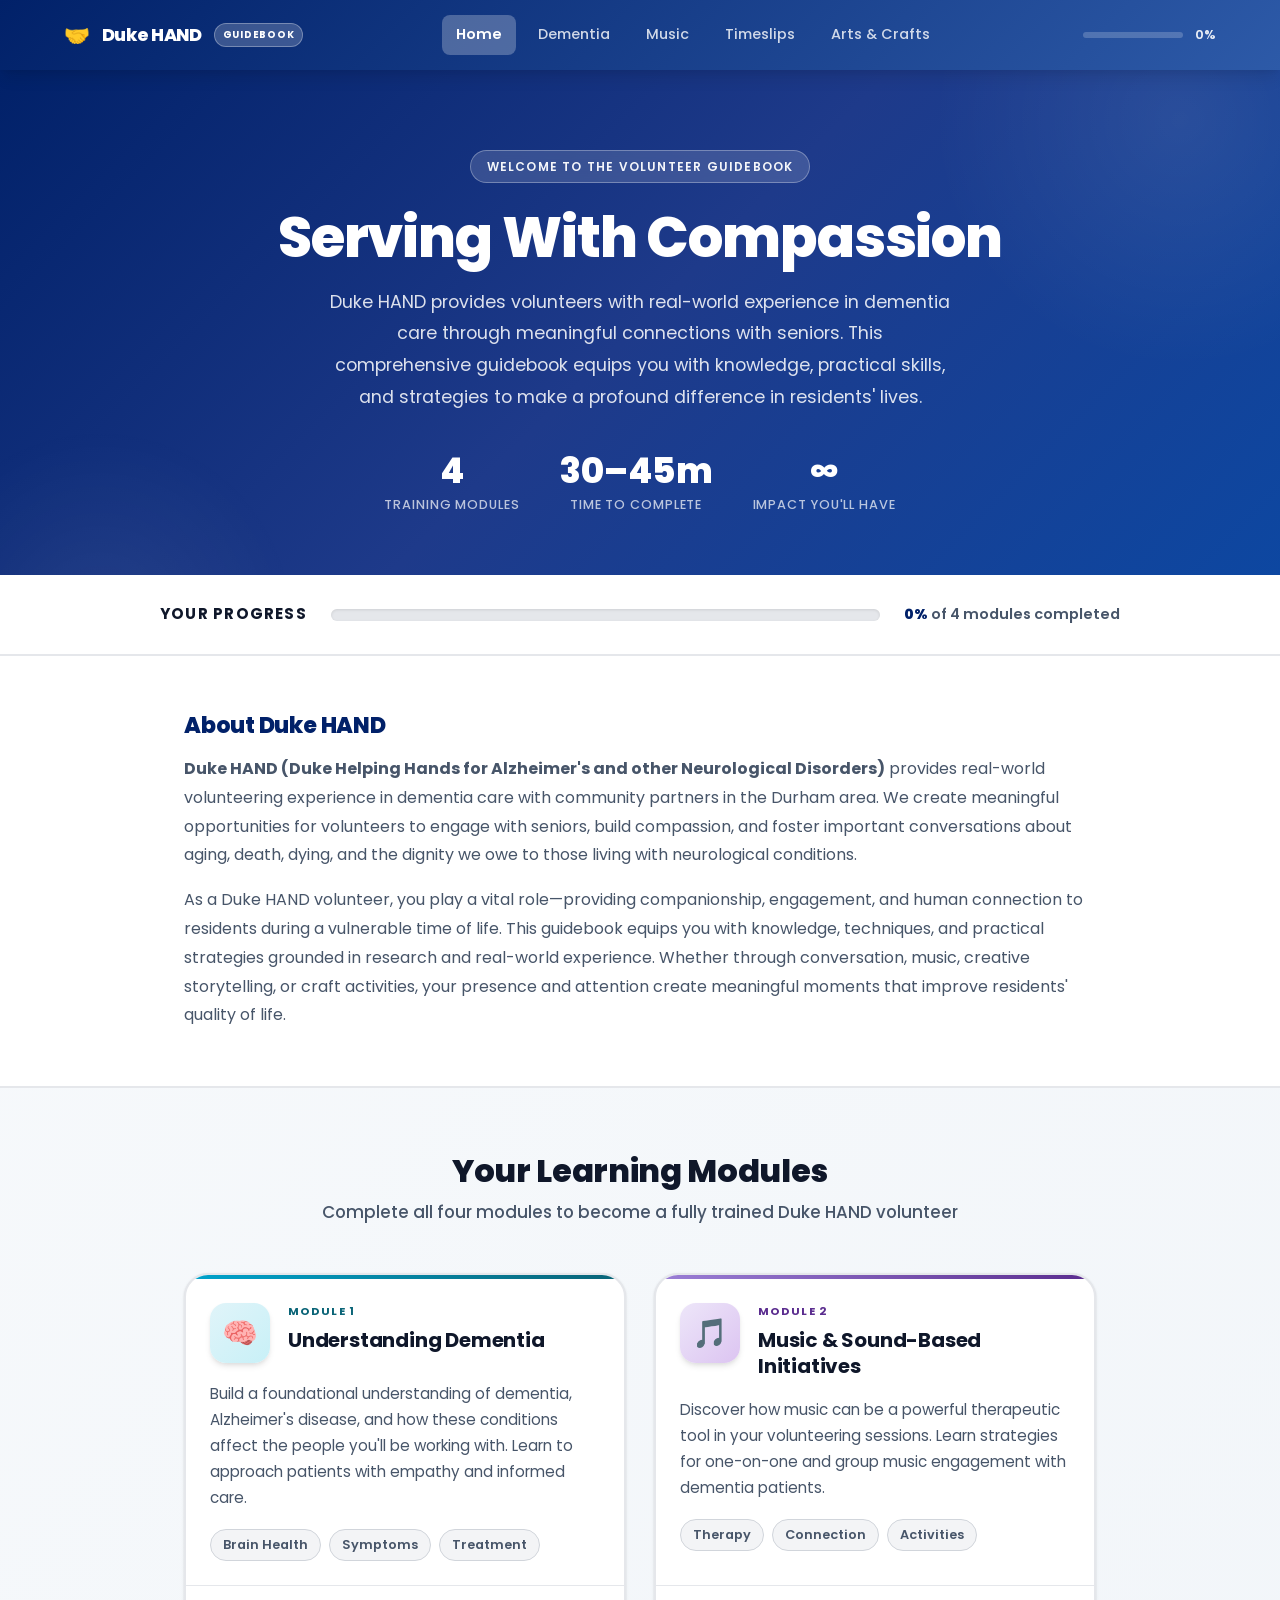
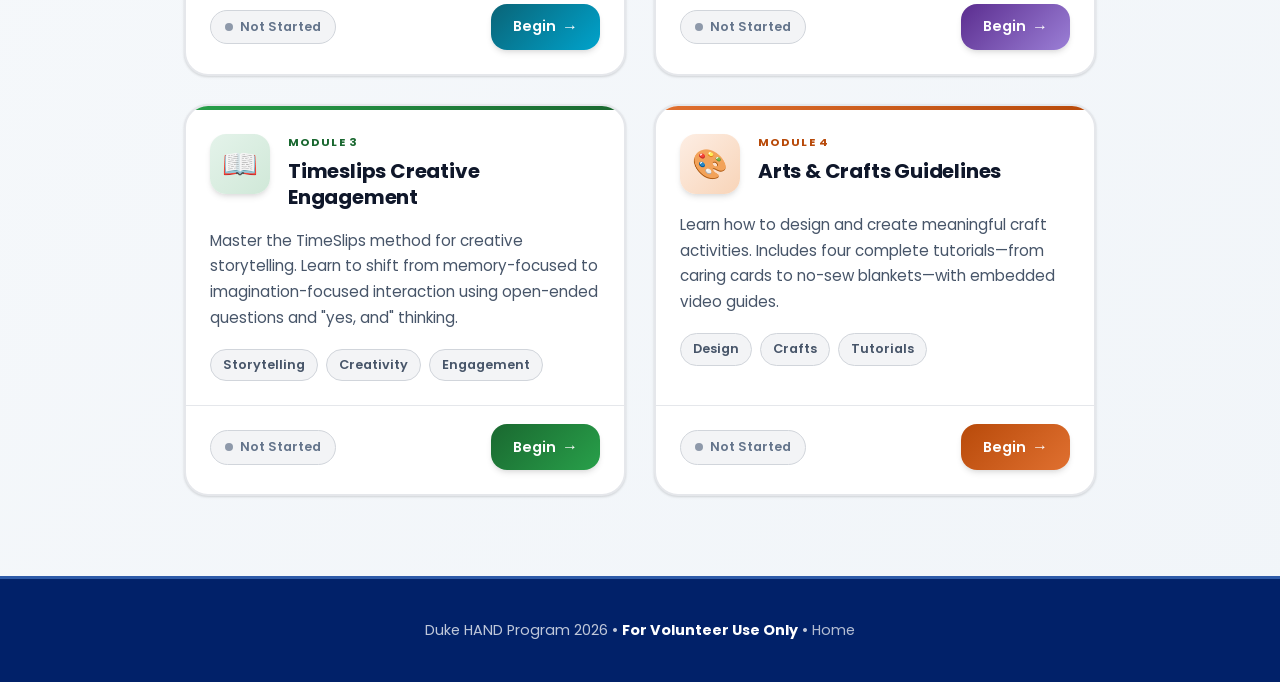
==== commit 3c474030: "redesign again" ====
--- a/index.html
+++ b/index.html
@@ -37,20 +37,20 @@
 <section class="hero">
   <div class="container">
     <div class="hero-eyebrow">Welcome to the Volunteer Guidebook</div>
-    <h1>Serving With Compassion</h1>
-    <p>Duke HAND provides volunteers with the real-world experience of dementia care through meaningful connections with seniors. This guidebook is your training resource for becoming an effective, empathetic volunteer.</p>
+    <h1>Serving With <span>Compassion</span></h1>
+    <p>Duke HAND provides volunteers with real-world experience in dementia care through meaningful connections with seniors. This comprehensive guidebook equips you with knowledge, practical skills, and strategies to make a profound difference in residents' lives.</p>
     <div class="hero-stats">
       <div class="hero-stat">
         <div class="hero-stat-num">4</div>
-        <div class="hero-stat-label">Learning Modules</div>
+        <div class="hero-stat-label">Training Modules</div>
       </div>
       <div class="hero-stat">
         <div class="hero-stat-num">30–45m</div>
-        <div class="hero-stat-label">Time Investment</div>
+        <div class="hero-stat-label">Time to Complete</div>
       </div>
       <div class="hero-stat">
-        <div class="hero-stat-num">Videos & Tutorials</div>
-        <div class="hero-stat-label">Included</div>
+        <div class="hero-stat-num">∞</div>
+        <div class="hero-stat-label">Impact You'll Have</div>
       </div>
     </div>
   </div>
@@ -68,14 +68,14 @@
 </section>
 
 <!-- About HAND -->
-<section style="padding: 48px 24px; background: white; border-bottom: 1px solid var(--border);">
+<section class="about-section">
   <div class="container">
-    <h2 style="font-size: 1.4rem; font-weight: 800; color: var(--navy); margin-bottom: 14px;">About Duke HAND</h2>
-    <p style="font-size: 1rem; color: #3A4A5C; line-height: 1.75; max-width: 800px;">
-      <strong>Duke HAND (Duke Helping Hands for Alzheimer's and other Neurological Disorders)</strong> seeks to provide our members with real-world experience in end-of-life care through volunteering with dementia care partners in the Durham community. We also aim to start important conversations among our members about attitudes toward death and dying, and the treatment of seniors and those with neurological disorders.
+    <h2>About Duke HAND</h2>
+    <p>
+      <strong>Duke HAND (Duke Helping Hands for Alzheimer's and other Neurological Disorders)</strong> provides real-world volunteering experience in dementia care with community partners in the Durham area. We create meaningful opportunities for volunteers to engage with seniors, build compassion, and foster important conversations about aging, death, dying, and the dignity we owe to those living with neurological conditions.
     </p>
-    <p style="font-size: 0.95rem; color: var(--muted); line-height: 1.7; max-width: 800px; margin-top: 12px;">
-      As a volunteer, your role is vital—you provide companionship, engagement, and dignity to residents who need it most. This guidebook will equip you with knowledge and practical skills to make a real difference.
+    <p style="margin-top: 16px;">
+      As a Duke HAND volunteer, you play a vital role—providing companionship, engagement, and human connection to residents during a vulnerable time of life. This guidebook equips you with knowledge, techniques, and practical strategies grounded in research and real-world experience. Whether through conversation, music, creative storytelling, or craft activities, your presence and attention create meaningful moments that improve residents' quality of life.
     </p>
   </div>
 </section>
--- a/css/styles.css
+++ b/css/styles.css
@@ -1,961 +1,1461 @@
 /* ============================================================
-   DUKE HAND VOLUNTEER GUIDEBOOK — Main Stylesheet
+   DUKE HAND VOLUNTEER GUIDEBOOK — Modern Design Stylesheet
    ============================================================ */
 
-@import url('https://fonts.googleapis.com/css2?family=Inter:ital,wght@0,300;0,400;0,500;0,600;0,700;0,800;1,400&display=swap');
-
-/* ── Variables ──────────────────────────────────────────────── */
+@import url('https://fonts.googleapis.com/css2?family=Poppins:ital,wght@0,300;0,400;0,500;0,600;0,700;0,800;1,400&family=Crimson+Text:ital@0;1&display=swap');
+
+/* ── CSS Variables ──────────────────────────────────────────── */
 :root {
-  --navy:        #012169;
-  --navy-light:  #1a3a8f;
-  --blue:        #1565C0;
-  --sky:         #0288D1;
-  --light-blue:  #E3F0FC;
-  --bg:          #F2F5FA;
-  --white:       #FFFFFF;
-  --text:        #1A2342;
-  --muted:       #556070;
-  --border:      #C5D4EC;
-
-  /* Module accent colors */
-  --m1:          #0A6477;
-  --m1-bg:       #E0F4F9;
-  --m1-border:   #7DCDE0;
-  --m2:          #5B2D8F;
-  --m2-bg:       #EDE6F9;
-  --m2-border:   #B29DDD;
-  --m3:          #1A6830;
-  --m3-bg:       #E4F3EA;
-  --m3-border:   #84C99A;
-  --m4:          #B84A0A;
-  --m4-bg:       #FDEEE4;
-  --m4-border:   #F0A87A;
-
-  /* Status */
-  --success:     #1B7D35;
-  --success-bg:  #E6F5EC;
-  --warn-bg:     #FFF8E6;
-  --warn-border: #F0C040;
-  --note-bg:     #EEF4FF;
-  --note-border: #7AA5E8;
-
-  --shadow-sm:   0 1px 4px rgba(1, 33, 105, 0.08);
-  --shadow:      0 3px 14px rgba(1, 33, 105, 0.12);
-  --shadow-lg:   0 8px 32px rgba(1, 33, 105, 0.16);
-  --radius:      12px;
-  --radius-lg:   20px;
-  --transition:  0.2s ease;
-}
-
-/* ── Reset ──────────────────────────────────────────────────── */
-*, *::before, *::after { box-sizing: border-box; margin: 0; padding: 0; }
-html { scroll-behavior: smooth; font-size: 16px; }
+  /* Primary Colors */
+  --navy:         #012169;
+  --navy-light:   #1a3a8f;
+  --navy-lighter: #2d5aa8;
+
+  /* Module Colors */
+  --m1-primary:   #0A6477;
+  --m1-light:     #E0F4F9;
+  --m1-accent:    #00A3CC;
+  --m2-primary:   #5B2D8F;
+  --m2-light:     #EDE6F9;
+  --m2-accent:    #9B7FD6;
+  --m3-primary:   #1A6830;
+  --m3-light:     #E4F3EA;
+  --m3-accent:    #28a04a;
+  --m4-primary:   #B84A0A;
+  --m4-light:     #FDEEE4;
+  --m4-accent:    #E07030;
+
+  /* Semantic Colors */
+  --success:      #1B7D35;
+  --success-bg:   #E6F5EC;
+  --warning:      #F59E0B;
+  --warning-bg:   #FEF3C7;
+  --info:         #0284C7;
+  --info-bg:      #E0F2FE;
+  --error-bg:     #FEE2E2;
+
+  /* Neutral Colors */
+  --white:        #FFFFFF;
+  --gray-50:      #F9FAFB;
+  --gray-100:     #F3F4F6;
+  --gray-200:     #E5E7EB;
+  --gray-300:     #D1D5DB;
+  --gray-400:     #9CA3AF;
+  --gray-500:     #6B7280;
+  --gray-600:     #4B5563;
+  --gray-700:     #374151;
+  --gray-800:     #1F2937;
+  --gray-900:     #111827;
+
+  /* Text Colors */
+  --text-primary: #0F172A;
+  --text-secondary: #475569;
+  --text-tertiary: #64748B;
+
+  /* Shadows */
+  --shadow-xs:    0 1px 2px 0 rgba(0, 0, 0, 0.05);
+  --shadow-sm:    0 1px 3px 0 rgba(0, 0, 0, 0.1), 0 1px 2px 0 rgba(0, 0, 0, 0.06);
+  --shadow-md:    0 4px 6px -1px rgba(0, 0, 0, 0.1), 0 2px 4px -1px rgba(0, 0, 0, 0.06);
+  --shadow-lg:    0 10px 15px -3px rgba(0, 0, 0, 0.1), 0 4px 6px -2px rgba(0, 0, 0, 0.05);
+  --shadow-xl:    0 20px 25px -5px rgba(0, 0, 0, 0.1), 0 10px 10px -5px rgba(0, 0, 0, 0.04);
+
+  /* Border Radius */
+  --radius-sm:    8px;
+  --radius:       12px;
+  --radius-lg:    16px;
+  --radius-xl:    24px;
+
+  /* Transitions */
+  --transition:   all 0.3s cubic-bezier(0.4, 0, 0.2, 1);
+  --transition-fast: all 0.15s ease-in-out;
+}
+
+/* ── Reset & Base Styles ────────────────────────────────────── */
+*, *::before, *::after {
+  box-sizing: border-box;
+  margin: 0;
+  padding: 0;
+}
+
+html {
+  scroll-behavior: smooth;
+  font-size: 16px;
+  -webkit-font-smoothing: antialiased;
+  -moz-osx-font-smoothing: grayscale;
+}
+
 body {
-  font-family: 'Inter', -apple-system, BlinkMacSystemFont, sans-serif;
-  color: var(--text);
-  background: var(--bg);
-  line-height: 1.65;
-  -webkit-font-smoothing: antialiased;
-}
-img { max-width: 100%; height: auto; display: block; }
-a { color: var(--blue); text-decoration: none; }
-a:hover { text-decoration: underline; }
-ul, ol { padding-left: 1.4em; }
-
-/* ── Layout helpers ─────────────────────────────────────────── */
-.container { max-width: 960px; margin: 0 auto; padding: 0 24px; }
-.container--wide { max-width: 1200px; margin: 0 auto; padding: 0 24px; }
+  font-family: 'Poppins', -apple-system, BlinkMacSystemFont, 'Segoe UI', sans-serif;
+  color: var(--text-primary);
+  background: linear-gradient(135deg, #f8fafc 0%, #f1f5f9 100%);
+  line-height: 1.6;
+  min-height: 100vh;
+}
+
+img {
+  max-width: 100%;
+  height: auto;
+  display: block;
+  border-radius: var(--radius-lg);
+}
+
+a {
+  color: var(--info);
+  text-decoration: none;
+  transition: var(--transition-fast);
+}
+
+a:hover {
+  text-decoration: underline;
+  opacity: 0.85;
+}
+
+ul, ol {
+  padding-left: 1.6em;
+}
+
+ul li, ol li {
+  margin-bottom: 0.5em;
+}
+
+h1, h2, h3, h4, h5, h6 {
+  font-weight: 700;
+  line-height: 1.2;
+  letter-spacing: -0.01em;
+}
+
+h1 { font-size: clamp(1.8rem, 5vw, 3rem); }
+h2 { font-size: clamp(1.4rem, 3vw, 2.2rem); }
+h3 { font-size: clamp(1.1rem, 2.5vw, 1.5rem); }
+h4 { font-size: 1.1rem; }
+
+/* ── Container ──────────────────────────────────────────────── */
+.container {
+  max-width: 960px;
+  margin: 0 auto;
+  padding: 0 24px;
+}
+
+.container--wide {
+  max-width: 1200px;
+  margin: 0 auto;
+  padding: 0 24px;
+}
 
 /* ── Navigation ─────────────────────────────────────────────── */
 .site-nav {
   position: sticky;
   top: 0;
   z-index: 100;
-  background: var(--navy);
-  box-shadow: 0 2px 12px rgba(0,0,0,0.25);
-}
+  background: linear-gradient(135deg, var(--navy) 0%, var(--navy-lighter) 100%);
+  box-shadow: var(--shadow-lg);
+  backdrop-filter: blur(10px);
+}
+
 .nav-inner {
   display: flex;
   align-items: center;
   justify-content: space-between;
   padding: 0 24px;
-  height: 60px;
+  height: 70px;
   max-width: 1200px;
   margin: 0 auto;
 }
+
 .nav-brand {
   display: flex;
   align-items: center;
-  gap: 10px;
+  gap: 12px;
   color: white;
-  font-weight: 700;
-  font-size: 1rem;
+  font-weight: 800;
+  font-size: 1.1rem;
   text-decoration: none;
-  letter-spacing: -0.01em;
-}
+  letter-spacing: -0.02em;
+  transition: var(--transition-fast);
+}
+
+.nav-brand:hover {
+  opacity: 0.9;
+  transform: translateY(-2px);
+}
+
 .nav-brand .brand-badge {
-  background: rgba(255,255,255,0.15);
-  border: 1px solid rgba(255,255,255,0.25);
+  background: rgba(255, 255, 255, 0.2);
+  border: 1px solid rgba(255, 255, 255, 0.3);
   color: white;
-  font-size: 0.65rem;
-  font-weight: 700;
-  letter-spacing: 0.06em;
-  padding: 2px 7px;
-  border-radius: 20px;
+  font-size: 0.6rem;
+  font-weight: 700;
+  letter-spacing: 0.08em;
+  padding: 3px 8px;
+  border-radius: var(--radius-xl);
   text-transform: uppercase;
-}
+  backdrop-filter: blur(10px);
+}
+
 .nav-links {
   display: flex;
   align-items: center;
-  gap: 4px;
-}
+  gap: 8px;
+}
+
 .nav-links a {
-  color: rgba(255,255,255,0.8);
-  font-size: 0.85rem;
+  color: rgba(255, 255, 255, 0.8);
+  font-size: 0.9rem;
   font-weight: 500;
-  padding: 6px 12px;
-  border-radius: 6px;
-  transition: var(--transition);
+  padding: 8px 14px;
+  border-radius: var(--radius-sm);
+  transition: var(--transition-fast);
   text-decoration: none;
 }
-.nav-links a:hover { color: white; background: rgba(255,255,255,0.12); }
-.nav-links a.active { color: white; background: rgba(255,255,255,0.18); }
+
+.nav-links a:hover {
+  color: white;
+  background: rgba(255, 255, 255, 0.15);
+  text-decoration: none;
+}
+
+.nav-links a.active {
+  color: white;
+  background: rgba(255, 255, 255, 0.25);
+  font-weight: 600;
+}
+
 .nav-progress {
   display: flex;
   align-items: center;
-  gap: 10px;
-  color: rgba(255,255,255,0.85);
+  gap: 12px;
+  color: rgba(255, 255, 255, 0.9);
   font-size: 0.8rem;
   font-weight: 600;
 }
+
 .nav-progress-bar {
-  width: 80px;
+  width: 100px;
   height: 6px;
-  background: rgba(255,255,255,0.2);
+  background: rgba(255, 255, 255, 0.2);
   border-radius: 3px;
   overflow: hidden;
 }
+
 .nav-progress-fill {
   height: 100%;
-  background: #5CE65C;
+  background: linear-gradient(90deg, #4ADE80 0%, #22C55E 100%);
   border-radius: 3px;
-  transition: width 0.4s ease;
-}
-
-/* ── Hero ───────────────────────────────────────────────────── */
+  transition: width 0.5s cubic-bezier(0.4, 0, 0.2, 1);
+  box-shadow: 0 0 10px rgba(74, 222, 128, 0.4);
+}
+
+/* ── Hero Section ───────────────────────────────────────────── */
 .hero {
-  background: linear-gradient(135deg, var(--navy) 0%, #0d3580 60%, #1565C0 100%);
+  background: linear-gradient(135deg, var(--navy) 0%, #1e3a8a 50%, #0d47a1 100%);
   color: white;
-  padding: 64px 24px 56px;
+  padding: 80px 24px 60px;
   text-align: center;
   position: relative;
   overflow: hidden;
 }
+
 .hero::before {
   content: '';
   position: absolute;
-  top: -40px; right: -40px;
-  width: 300px; height: 300px;
+  top: -200px;
+  right: -150px;
+  width: 500px;
+  height: 500px;
   border-radius: 50%;
-  background: rgba(255,255,255,0.04);
-}
+  background: radial-gradient(circle, rgba(255, 255, 255, 0.08) 0%, transparent 70%);
+  animation: float 20s ease-in-out infinite;
+}
+
 .hero::after {
   content: '';
   position: absolute;
-  bottom: -60px; left: -30px;
-  width: 220px; height: 220px;
+  bottom: -250px;
+  left: -100px;
+  width: 400px;
+  height: 400px;
   border-radius: 50%;
-  background: rgba(255,255,255,0.03);
-}
+  background: radial-gradient(circle, rgba(255, 255, 255, 0.06) 0%, transparent 70%);
+  animation: float 25s ease-in-out infinite reverse;
+}
+
+@keyframes float {
+  0%, 100% { transform: translateY(0px); }
+  50% { transform: translateY(20px); }
+}
+
 .hero-eyebrow {
   display: inline-block;
-  background: rgba(255,255,255,0.15);
-  border: 1px solid rgba(255,255,255,0.25);
-  color: rgba(255,255,255,0.9);
+  background: rgba(255, 255, 255, 0.15);
+  border: 1px solid rgba(255, 255, 255, 0.3);
+  color: rgba(255, 255, 255, 0.95);
   font-size: 0.75rem;
   font-weight: 600;
   letter-spacing: 0.1em;
   text-transform: uppercase;
-  padding: 5px 14px;
-  border-radius: 20px;
-  margin-bottom: 20px;
-}
+  padding: 6px 16px;
+  border-radius: var(--radius-xl);
+  margin-bottom: 24px;
+  backdrop-filter: blur(10px);
+  animation: slideDown 0.8s ease-out;
+}
+
+@keyframes slideDown {
+  from {
+    opacity: 0;
+    transform: translateY(-20px);
+  }
+  to {
+    opacity: 1;
+    transform: translateY(0);
+  }
+}
+
 .hero h1 {
-  font-size: clamp(1.8rem, 4vw, 2.8rem);
+  font-size: clamp(2rem, 5vw, 3.5rem);
   font-weight: 800;
   letter-spacing: -0.02em;
-  margin-bottom: 16px;
-  line-height: 1.2;
-}
+  margin-bottom: 18px;
+  line-height: 1.1;
+  animation: slideDown 0.8s ease-out 0.1s both;
+}
+
 .hero p {
-  font-size: 1.05rem;
-  color: rgba(255,255,255,0.82);
-  max-width: 580px;
-  margin: 0 auto 32px;
-  line-height: 1.7;
-}
+  font-size: 1.1rem;
+  color: rgba(255, 255, 255, 0.85);
+  max-width: 620px;
+  margin: 0 auto 40px;
+  line-height: 1.8;
+  animation: slideDown 0.8s ease-out 0.2s both;
+}
+
 .hero-stats {
   display: flex;
   justify-content: center;
-  gap: 32px;
+  gap: 40px;
   flex-wrap: wrap;
-  margin-top: 8px;
-}
+  margin-top: 12px;
+  animation: slideDown 0.8s ease-out 0.3s both;
+}
+
 .hero-stat {
   text-align: center;
 }
+
 .hero-stat-num {
-  font-size: 2rem;
+  font-size: 2.2rem;
   font-weight: 800;
   color: white;
   line-height: 1;
-}
+  margin-bottom: 6px;
+}
+
 .hero-stat-label {
-  font-size: 0.75rem;
-  color: rgba(255,255,255,0.65);
+  font-size: 0.8rem;
+  color: rgba(255, 255, 255, 0.7);
   text-transform: uppercase;
-  letter-spacing: 0.06em;
-  margin-top: 4px;
-}
-
-/* ── Overall Progress ───────────────────────────────────────── */
+  letter-spacing: 0.07em;
+  font-weight: 500;
+}
+
+/* ── Progress Overview ──────────────────────────────────────── */
 .progress-overview {
   background: white;
-  border-bottom: 1px solid var(--border);
-  padding: 20px 24px;
-}
+  border-bottom: 2px solid var(--gray-200);
+  padding: 28px 24px;
+  box-shadow: var(--shadow-sm);
+}
+
 .progress-overview-inner {
   max-width: 960px;
   margin: 0 auto;
   display: flex;
   align-items: center;
-  gap: 20px;
+  gap: 24px;
   flex-wrap: wrap;
 }
+
 .progress-overview h2 {
-  font-size: 0.9rem;
-  font-weight: 700;
-  color: var(--navy);
+  font-size: 0.95rem;
+  font-weight: 700;
+  color: var(--text-primary);
   text-transform: uppercase;
-  letter-spacing: 0.06em;
+  letter-spacing: 0.08em;
   white-space: nowrap;
 }
+
 .progress-track {
   flex: 1;
-  min-width: 160px;
-  height: 10px;
-  background: var(--light-blue);
-  border-radius: 5px;
+  min-width: 200px;
+  height: 12px;
+  background: var(--gray-200);
+  border-radius: 6px;
   overflow: hidden;
-}
+  box-shadow: inset 0 1px 3px rgba(0, 0, 0, 0.1);
+}
+
 .progress-fill {
   height: 100%;
-  background: linear-gradient(90deg, var(--sky), var(--success));
-  border-radius: 5px;
-  transition: width 0.5s ease;
-}
+  background: linear-gradient(90deg, var(--info) 0%, var(--success) 100%);
+  border-radius: 6px;
+  transition: width 0.6s cubic-bezier(0.4, 0, 0.2, 1);
+  box-shadow: 0 0 15px rgba(3, 102, 214, 0.4);
+}
+
 .progress-label {
-  font-size: 0.85rem;
+  font-size: 0.9rem;
   font-weight: 600;
-  color: var(--muted);
+  color: var(--text-secondary);
   white-space: nowrap;
 }
-.progress-label span { color: var(--navy); }
-
-/* ── Module Cards Grid ──────────────────────────────────────── */
+
+.progress-label-num {
+  color: var(--navy);
+  font-weight: 800;
+}
+
+/* ── About HAND Section ─────────────────────────────────────── */
+.about-section {
+  padding: 56px 24px;
+  background: white;
+  border-bottom: 2px solid var(--gray-200);
+}
+
+.about-section h2 {
+  font-size: 1.4rem;
+  font-weight: 800;
+  color: var(--navy);
+  margin-bottom: 16px;
+}
+
+.about-section p {
+  font-size: 1rem;
+  color: var(--text-secondary);
+  line-height: 1.8;
+  max-width: 900px;
+  margin-bottom: 12px;
+}
+
+.about-section p:last-child {
+  margin-bottom: 0;
+}
+
+/* ── Modules Section ────────────────────────────────────────── */
 .modules-section {
-  padding: 48px 24px 64px;
-}
+  padding: 64px 24px 80px;
+}
+
 .modules-section h2 {
-  font-size: 1.35rem;
-  font-weight: 700;
-  color: var(--navy);
-  margin-bottom: 6px;
-}
+  font-size: 2rem;
+  font-weight: 800;
+  color: var(--text-primary);
+  margin-bottom: 8px;
+  text-align: center;
+}
+
 .modules-section .section-sub {
-  color: var(--muted);
-  font-size: 0.92rem;
-  margin-bottom: 32px;
-}
+  color: var(--text-secondary);
+  font-size: 1.05rem;
+  margin-bottom: 48px;
+  text-align: center;
+  font-weight: 500;
+}
+
 .modules-grid {
   display: grid;
-  grid-template-columns: repeat(auto-fill, minmax(420px, 1fr));
-  gap: 20px;
-}
+  grid-template-columns: repeat(auto-fit, minmax(300px, 1fr));
+  gap: 28px;
+  max-width: 1200px;
+  margin: 0 auto;
+}
+
 .module-card {
   background: white;
-  border-radius: var(--radius-lg);
-  border: 1px solid var(--border);
+  border-radius: var(--radius-xl);
+  border: 2px solid var(--gray-200);
   box-shadow: var(--shadow-sm);
   overflow: hidden;
-  transition: transform var(--transition), box-shadow var(--transition);
+  transition: var(--transition);
   display: flex;
   flex-direction: column;
-}
+  position: relative;
+}
+
+.module-card::before {
+  content: '';
+  position: absolute;
+  top: 0;
+  left: 0;
+  right: 0;
+  height: 4px;
+  background: linear-gradient(90deg, var(--m1-accent), var(--m2-accent));
+}
+
+.module-card[data-module="1"]::before {
+  background: linear-gradient(90deg, var(--m1-accent), var(--m1-primary));
+}
+
+.module-card[data-module="2"]::before {
+  background: linear-gradient(90deg, var(--m2-accent), var(--m2-primary));
+}
+
+.module-card[data-module="3"]::before {
+  background: linear-gradient(90deg, var(--m3-accent), var(--m3-primary));
+}
+
+.module-card[data-module="4"]::before {
+  background: linear-gradient(90deg, var(--m4-accent), var(--m4-primary));
+}
+
 .module-card:hover {
-  transform: translateY(-3px);
-  box-shadow: var(--shadow-lg);
-}
+  transform: translateY(-8px);
+  box-shadow: var(--shadow-xl);
+  border-color: var(--gray-300);
+}
+
 .module-card-top {
-  padding: 24px 24px 0;
+  padding: 28px 24px 0;
   display: flex;
   align-items: flex-start;
-  gap: 16px;
-}
+  gap: 18px;
+}
+
 .module-icon {
-  width: 52px;
-  height: 52px;
-  border-radius: 14px;
+  width: 60px;
+  height: 60px;
+  border-radius: var(--radius-lg);
   display: flex;
   align-items: center;
   justify-content: center;
-  font-size: 1.5rem;
+  font-size: 1.8rem;
   flex-shrink: 0;
-}
-.module-card[data-module="1"] .module-icon { background: var(--m1-bg); }
-.module-card[data-module="2"] .module-icon { background: var(--m2-bg); }
-.module-card[data-module="3"] .module-icon { background: var(--m3-bg); }
-.module-card[data-module="4"] .module-icon { background: var(--m4-bg); }
+  box-shadow: var(--shadow-md);
+}
+
+.module-card[data-module="1"] .module-icon {
+  background: linear-gradient(135deg, var(--m1-light) 0%, #c8f0f7 100%);
+}
+
+.module-card[data-module="2"] .module-icon {
+  background: linear-gradient(135deg, var(--m2-light) 0%, #dcc4f1 100%);
+}
+
+.module-card[data-module="3"] .module-icon {
+  background: linear-gradient(135deg, var(--m3-light) 0%, #d0e8d8 100%);
+}
+
+.module-card[data-module="4"] .module-icon {
+  background: linear-gradient(135deg, var(--m4-light) 0%, #f8d4b8 100%);
+}
+
 .module-num {
   font-size: 0.7rem;
   font-weight: 700;
   text-transform: uppercase;
-  letter-spacing: 0.08em;
-  margin-bottom: 4px;
-}
-.module-card[data-module="1"] .module-num { color: var(--m1); }
-.module-card[data-module="2"] .module-num { color: var(--m2); }
-.module-card[data-module="3"] .module-num { color: var(--m3); }
-.module-card[data-module="4"] .module-num { color: var(--m4); }
+  letter-spacing: 0.1em;
+  margin-bottom: 6px;
+}
+
+.module-card[data-module="1"] .module-num {
+  color: var(--m1-primary);
+}
+
+.module-card[data-module="2"] .module-num {
+  color: var(--m2-primary);
+}
+
+.module-card[data-module="3"] .module-num {
+  color: var(--m3-primary);
+}
+
+.module-card[data-module="4"] .module-num {
+  color: var(--m4-primary);
+}
+
 .module-card-top h3 {
-  font-size: 1.05rem;
-  font-weight: 700;
-  color: var(--text);
+  font-size: 1.25rem;
+  font-weight: 700;
+  color: var(--text-primary);
   line-height: 1.3;
 }
+
 .module-card-body {
-  padding: 12px 24px 20px;
+  padding: 18px 24px 24px;
   flex: 1;
 }
+
 .module-card-body p {
-  font-size: 0.88rem;
-  color: var(--muted);
-  line-height: 1.6;
-  margin-bottom: 16px;
-}
+  font-size: 0.95rem;
+  color: var(--text-secondary);
+  line-height: 1.7;
+  margin-bottom: 18px;
+}
+
 .module-topics {
   display: flex;
   flex-wrap: wrap;
-  gap: 6px;
-  margin-bottom: 20px;
-}
+  gap: 8px;
+}
+
 .topic-tag {
-  font-size: 0.72rem;
-  font-weight: 500;
-  padding: 3px 10px;
-  border-radius: 20px;
-  background: var(--bg);
-  color: var(--muted);
-  border: 1px solid var(--border);
-}
+  font-size: 0.8rem;
+  font-weight: 600;
+  padding: 5px 12px;
+  border-radius: var(--radius-xl);
+  background: var(--gray-100);
+  color: var(--text-secondary);
+  border: 1px solid var(--gray-300);
+}
+
 .module-card-footer {
-  padding: 16px 24px;
-  border-top: 1px solid var(--border);
+  padding: 18px 24px 24px;
   display: flex;
   align-items: center;
   justify-content: space-between;
-  gap: 12px;
-}
+  gap: 14px;
+  border-top: 1px solid var(--gray-200);
+}
+
 .status-badge {
   display: flex;
   align-items: center;
-  gap: 6px;
-  font-size: 0.78rem;
+  gap: 7px;
+  font-size: 0.8rem;
   font-weight: 600;
-  padding: 5px 12px;
-  border-radius: 20px;
-}
+  padding: 6px 14px;
+  border-radius: var(--radius-xl);
+}
+
 .status-badge.not-started {
-  background: var(--bg);
-  color: var(--muted);
-  border: 1px solid var(--border);
-}
+  background: var(--gray-100);
+  color: var(--text-tertiary);
+  border: 1px solid var(--gray-300);
+}
+
 .status-badge.complete {
   background: var(--success-bg);
   color: var(--success);
   border: 1px solid #A8DDB8;
 }
+
 .status-dot {
-  width: 7px; height: 7px;
+  width: 8px;
+  height: 8px;
   border-radius: 50%;
   background: currentColor;
-  opacity: 0.6;
-}
+  opacity: 0.7;
+}
+
 .btn-start {
   display: inline-flex;
   align-items: center;
   gap: 6px;
-  padding: 9px 20px;
-  border-radius: 8px;
-  font-size: 0.85rem;
+  padding: 10px 22px;
+  border-radius: var(--radius-lg);
+  font-size: 0.9rem;
   font-weight: 600;
   cursor: pointer;
   transition: var(--transition);
   text-decoration: none;
   border: none;
-}
-.module-card[data-module="1"] .btn-start { background: var(--m1); color: white; }
-.module-card[data-module="2"] .btn-start { background: var(--m2); color: white; }
-.module-card[data-module="3"] .btn-start { background: var(--m3); color: white; }
-.module-card[data-module="4"] .btn-start { background: var(--m4); color: white; }
-.btn-start:hover { opacity: 0.88; text-decoration: none; transform: translateX(2px); }
-
-/* ── Module Page Header ─────────────────────────────────────── */
+  box-shadow: var(--shadow-md);
+}
+
+.module-card[data-module="1"] .btn-start {
+  background: linear-gradient(135deg, var(--m1-primary), var(--m1-accent));
+  color: white;
+}
+
+.module-card[data-module="2"] .btn-start {
+  background: linear-gradient(135deg, var(--m2-primary), var(--m2-accent));
+  color: white;
+}
+
+.module-card[data-module="3"] .btn-start {
+  background: linear-gradient(135deg, var(--m3-primary), var(--m3-accent));
+  color: white;
+}
+
+.module-card[data-module="4"] .btn-start {
+  background: linear-gradient(135deg, var(--m4-primary), var(--m4-accent));
+  color: white;
+}
+
+.btn-start:hover {
+  transform: translateY(-2px);
+  box-shadow: var(--shadow-lg);
+  text-decoration: none;
+}
+
+/* ── Module Page Hero ───────────────────────────────────────── */
 .module-hero {
-  padding: 48px 24px 44px;
+  padding: 56px 24px 52px;
   color: white;
   position: relative;
   overflow: hidden;
 }
+
 .module-hero::before {
   content: '';
   position: absolute;
-  top: -30px; right: -30px;
-  width: 200px; height: 200px;
+  top: -100px;
+  right: -100px;
+  width: 300px;
+  height: 300px;
   border-radius: 50%;
-  background: rgba(255,255,255,0.05);
-}
-.module-hero[data-m="1"] { background: linear-gradient(135deg, #0A6477 0%, #0e90ad 100%); }
-.module-hero[data-m="2"] { background: linear-gradient(135deg, #5B2D8F 0%, #8456c8 100%); }
-.module-hero[data-m="3"] { background: linear-gradient(135deg, #1A6830 0%, #28a04a 100%); }
-.module-hero[data-m="4"] { background: linear-gradient(135deg, #B84A0A 0%, #e07030 100%); }
-.module-hero-inner {
-  max-width: 760px;
-}
+  background: rgba(255, 255, 255, 0.08);
+  animation: float 20s ease-in-out infinite;
+}
+
+.module-hero::after {
+  content: '';
+  position: absolute;
+  bottom: -150px;
+  left: -80px;
+  width: 250px;
+  height: 250px;
+  border-radius: 50%;
+  background: rgba(255, 255, 255, 0.06);
+  animation: float 25s ease-in-out infinite reverse;
+}
+
+.module-hero[data-m="1"] {
+  background: linear-gradient(135deg, var(--m1-primary) 0%, #0e90ad 100%);
+}
+
+.module-hero[data-m="2"] {
+  background: linear-gradient(135deg, var(--m2-primary) 0%, #8456c8 100%);
+}
+
+.module-hero[data-m="3"] {
+  background: linear-gradient(135deg, var(--m3-primary) 0%, #28a04a 100%);
+}
+
+.module-hero[data-m="4"] {
+  background: linear-gradient(135deg, var(--m4-primary) 0%, #e07030 100%);
+}
+
 .breadcrumb {
   display: flex;
   align-items: center;
   gap: 8px;
-  margin-bottom: 20px;
-  font-size: 0.8rem;
-  color: rgba(255,255,255,0.7);
-}
-.breadcrumb a { color: rgba(255,255,255,0.7); text-decoration: none; }
-.breadcrumb a:hover { color: white; }
-.breadcrumb-sep { opacity: 0.5; }
+  margin-bottom: 24px;
+  font-size: 0.85rem;
+  color: rgba(255, 255, 255, 0.75);
+  font-weight: 500;
+}
+
+.breadcrumb a {
+  color: rgba(255, 255, 255, 0.8);
+  text-decoration: none;
+  transition: var(--transition-fast);
+}
+
+.breadcrumb a:hover {
+  color: white;
+  text-decoration: underline;
+}
+
+.breadcrumb-sep {
+  opacity: 0.5;
+  margin: 0 4px;
+}
+
 .module-hero-icon {
-  font-size: 2.5rem;
-  margin-bottom: 12px;
-}
+  font-size: 3rem;
+  margin-bottom: 16px;
+  display: inline-block;
+}
+
 .module-num-label {
-  font-size: 0.72rem;
+  font-size: 0.75rem;
   font-weight: 700;
   letter-spacing: 0.12em;
   text-transform: uppercase;
-  color: rgba(255,255,255,0.7);
-  margin-bottom: 8px;
-}
+  color: rgba(255, 255, 255, 0.75);
+  margin-bottom: 12px;
+}
+
 .module-hero h1 {
-  font-size: clamp(1.6rem, 3.5vw, 2.4rem);
+  font-size: clamp(1.8rem, 4vw, 2.8rem);
   font-weight: 800;
   letter-spacing: -0.02em;
   line-height: 1.15;
-  margin-bottom: 12px;
-}
+  margin-bottom: 14px;
+}
+
 .module-hero .subtitle {
-  font-size: 1rem;
-  color: rgba(255,255,255,0.82);
-  line-height: 1.6;
-  max-width: 560px;
+  font-size: 1.05rem;
+  color: rgba(255, 255, 255, 0.85);
+  line-height: 1.7;
+  max-width: 600px;
+  font-weight: 400;
 }
 
 /* ── Table of Contents ──────────────────────────────────────── */
 .toc-bar {
   background: white;
-  border-bottom: 2px solid var(--border);
+  border-bottom: 3px solid var(--gray-200);
   padding: 0 24px;
   overflow-x: auto;
   position: sticky;
-  top: 60px;
+  top: 70px;
   z-index: 90;
-}
+  box-shadow: 0 2px 8px rgba(0, 0, 0, 0.05);
+}
+
 .toc-inner {
   max-width: 960px;
   margin: 0 auto;
   display: flex;
   gap: 0;
 }
+
 .toc-link {
   display: inline-flex;
   align-items: center;
   gap: 6px;
-  padding: 14px 16px;
-  font-size: 0.82rem;
+  padding: 16px 18px;
+  font-size: 0.9rem;
   font-weight: 500;
-  color: var(--muted);
+  color: var(--text-secondary);
   text-decoration: none;
-  border-bottom: 2px solid transparent;
+  border-bottom: 3px solid transparent;
   white-space: nowrap;
-  transition: var(--transition);
-  margin-bottom: -2px;
-}
-.toc-link:hover { color: var(--text); border-bottom-color: var(--border); text-decoration: none; }
-.toc-link.active { color: var(--navy); font-weight: 600; }
-[data-m="1"] ~ .toc-bar .toc-link.active, .toc-link[data-m="1"].active { border-bottom-color: var(--m1); color: var(--m1); }
-[data-m="2"] ~ .toc-bar .toc-link.active, .toc-link[data-m="2"].active { border-bottom-color: var(--m2); color: var(--m2); }
-[data-m="3"] ~ .toc-bar .toc-link.active, .toc-link[data-m="3"].active { border-bottom-color: var(--m3); color: var(--m3); }
-[data-m="4"] ~ .toc-bar .toc-link.active, .toc-link[data-m="4"].active { border-bottom-color: var(--m4); color: var(--m4); }
+  transition: var(--transition-fast);
+  margin-bottom: -3px;
+}
+
+.toc-link:hover {
+  color: var(--text-primary);
+  background: var(--gray-50);
+}
+
+.toc-link.active {
+  color: var(--info);
+  border-bottom-color: var(--info);
+  background: var(--info-bg);
+}
 
 /* ── Module Content ─────────────────────────────────────────── */
 .module-content {
-  max-width: 960px;
-  margin: 0 auto;
-  padding: 0 24px 80px;
+  padding: 48px 24px;
+  background: white;
+  min-height: 60vh;
 }
 
 .content-section {
-  padding-top: 52px;
-}
-.content-section + .content-section {
-  border-top: 1px solid var(--border);
-  margin-top: 8px;
-}
+  max-width: 880px;
+  margin: 0 auto 64px;
+  padding: 40px 0;
+  border-bottom: 2px solid var(--gray-200);
+}
+
+.content-section:last-child {
+  border-bottom: none;
+}
+
 .section-label {
-  font-size: 0.7rem;
-  font-weight: 700;
-  letter-spacing: 0.12em;
+  display: inline-block;
+  font-size: 0.75rem;
+  font-weight: 700;
   text-transform: uppercase;
-  color: var(--muted);
-  margin-bottom: 6px;
-}
+  letter-spacing: 0.1em;
+  color: var(--text-tertiary);
+  margin-bottom: 8px;
+  padding: 4px 10px;
+  background: var(--gray-100);
+  border-radius: var(--radius-sm);
+}
+
 .content-section h2 {
-  font-size: 1.55rem;
-  font-weight: 800;
-  color: var(--navy);
-  letter-spacing: -0.02em;
-  line-height: 1.25;
+  margin-bottom: 28px;
+  color: var(--text-primary);
+  position: relative;
+  padding-bottom: 16px;
+}
+
+.content-section h2::after {
+  content: '';
+  position: absolute;
+  bottom: 0;
+  left: 0;
+  width: 60px;
+  height: 3px;
+  background: linear-gradient(90deg, var(--info), var(--info) 70%, transparent);
+  border-radius: 2px;
+}
+
+.intro-text {
+  font-size: 1.1rem;
+  color: var(--text-secondary);
+  margin-bottom: 28px;
+  line-height: 1.8;
+  font-weight: 500;
+}
+
+.content-section h3 {
+  margin-top: 32px;
+  margin-bottom: 16px;
+  color: var(--text-primary);
+  font-weight: 700;
+}
+
+.content-section h3.blue-bar {
+  padding-bottom: 10px;
+  border-bottom: 3px solid var(--info);
+}
+
+.content-section p {
   margin-bottom: 14px;
-}
-.content-section h3 {
-  font-size: 1.1rem;
-  font-weight: 700;
-  color: var(--text);
-  margin-top: 28px;
-  margin-bottom: 10px;
-}
-.content-section h3.blue-bar {
-  border-left: 4px solid var(--blue);
-  padding-left: 12px;
-  color: var(--navy);
-}
-.content-section p {
-  font-size: 0.95rem;
-  color: #2E3A50;
-  margin-bottom: 14px;
-  line-height: 1.75;
-}
+  color: var(--text-secondary);
+  line-height: 1.8;
+}
+
 .content-section ul, .content-section ol {
-  margin: 8px 0 14px;
-}
+  margin: 20px 0 20px 24px;
+}
+
 .content-section li {
-  font-size: 0.95rem;
-  color: #2E3A50;
-  margin-bottom: 7px;
-  line-height: 1.65;
-}
-.content-section li strong { color: var(--text); }
-.intro-text {
-  font-size: 1.05rem !important;
-  color: var(--text) !important;
-  font-weight: 400;
+  margin-bottom: 12px;
+  color: var(--text-secondary);
+  line-height: 1.7;
 }
 
 /* ── Callout Boxes ──────────────────────────────────────────── */
 .callout {
-  border-radius: var(--radius);
-  padding: 18px 20px;
-  margin: 20px 0;
+  padding: 24px 24px;
+  border-radius: var(--radius-lg);
+  border-left: 5px solid var(--info);
+  margin: 28px 0;
   display: flex;
-  gap: 14px;
-  align-items: flex-start;
-}
-.callout-icon { font-size: 1.3rem; flex-shrink: 0; margin-top: 1px; }
+  gap: 16px;
+  background: var(--info-bg);
+}
+
+.callout.note {
+  border-left-color: #7AA5E8;
+  background: #EEF4FF;
+}
+
+.callout.success {
+  border-left-color: var(--success);
+  background: var(--success-bg);
+}
+
+.callout.brain {
+  border-left-color: #9B7FD6;
+  background: #EDE6F9;
+}
+
+.callout.tip {
+  border-left-color: #F59E0B;
+  background: var(--warning-bg);
+}
+
+.callout.star {
+  border-left-color: #FBBF24;
+  background: #FFFBEB;
+}
+
+.callout-icon {
+  font-size: 1.5rem;
+  flex-shrink: 0;
+}
+
+.callout-body {
+  flex: 1;
+}
+
 .callout-body strong {
-  display: block;
-  font-size: 0.82rem;
-  font-weight: 700;
-  letter-spacing: 0.05em;
-  text-transform: uppercase;
-  margin-bottom: 5px;
-}
-.callout-body p, .callout-body { font-size: 0.9rem; line-height: 1.65; }
-.callout.tip    { background: var(--warn-bg);   border: 1px solid var(--warn-border); }
-.callout.tip    .callout-body strong { color: #8a6400; }
-.callout.note   { background: var(--note-bg);   border: 1px solid var(--note-border); }
-.callout.note   .callout-body strong { color: #1a4080; }
-.callout.star   { background: #FFF7F0;           border: 1px solid #F4A46A; }
-.callout.star   .callout-body strong { color: #8C3A00; }
-.callout.brain  { background: #EEF4FF;           border: 1px solid #7AA5E8; }
-.callout.brain  .callout-body strong { color: #1a3a80; }
-.callout.success{ background: var(--success-bg); border: 1px solid #84C99A; }
-.callout.success .callout-body strong { color: #145E28; }
+  font-weight: 700;
+  color: var(--text-primary);
+}
+
+.callout-body p {
+  margin: 6px 0 0 0;
+  color: var(--text-secondary);
+  font-size: 0.95rem;
+}
 
 /* ── Info Cards Grid ────────────────────────────────────────── */
 .info-grid {
   display: grid;
-  grid-template-columns: repeat(auto-fill, minmax(200px, 1fr));
-  gap: 14px;
-  margin: 20px 0;
-}
+  grid-template-columns: repeat(auto-fit, minmax(250px, 1fr));
+  gap: 24px;
+  margin: 32px 0;
+}
+
 .info-card {
+  padding: 28px 24px;
   background: white;
-  border: 1px solid var(--border);
-  border-radius: var(--radius);
-  padding: 20px 16px;
+  border: 2px solid var(--gray-200);
+  border-radius: var(--radius-lg);
+  transition: var(--transition);
+  box-shadow: var(--shadow-sm);
+}
+
+.info-card:hover {
+  transform: translateY(-4px);
+  box-shadow: var(--shadow-md);
+  border-color: var(--info);
+}
+
+.info-card-icon {
+  font-size: 2rem;
+  margin-bottom: 12px;
+}
+
+.info-card h4 {
+  font-size: 1.05rem;
+  font-weight: 700;
+  color: var(--text-primary);
+  margin-bottom: 10px;
+}
+
+.info-card p {
+  font-size: 0.95rem;
+  color: var(--text-secondary);
+  margin: 0;
+  line-height: 1.6;
+}
+
+/* ── Brain Grid ─────────────────────────────────────────────── */
+.brain-grid {
+  display: grid;
+  grid-template-columns: repeat(auto-fit, minmax(200px, 1fr));
+  gap: 20px;
+  margin: 32px 0;
+}
+
+.brain-card {
+  padding: 24px;
+  background: linear-gradient(135deg, #E0F2FE 0%, #F0F9FF 100%);
+  border: 2px solid #7DD3FC;
+  border-radius: var(--radius-lg);
   text-align: center;
-}
-.info-card-icon { font-size: 1.8rem; margin-bottom: 10px; }
-.info-card h4 {
+  transition: var(--transition);
+}
+
+.brain-card:hover {
+  transform: translateY(-4px);
+  box-shadow: var(--shadow-md);
+  background: linear-gradient(135deg, #BAE6FD 0%, #E0F2FE 100%);
+}
+
+.brain-card-icon {
+  font-size: 2.5rem;
+  margin-bottom: 12px;
+}
+
+.brain-card h4 {
+  font-size: 1rem;
+  font-weight: 700;
+  color: var(--text-primary);
+  margin-bottom: 8px;
+}
+
+.brain-card p {
   font-size: 0.9rem;
-  font-weight: 700;
-  color: var(--navy);
-  margin-bottom: 6px;
-}
-.info-card p {
-  font-size: 0.82rem;
-  color: var(--muted);
+  color: var(--text-secondary);
   margin: 0;
-  line-height: 1.5;
-}
-
-/* ── Comparison Table ───────────────────────────────────────── */
+  line-height: 1.6;
+}
+
+/* ── Benefits Grid ──────────────────────────────────────────── */
+.benefits-grid {
+  display: grid;
+  grid-template-columns: repeat(auto-fit, minmax(200px, 1fr));
+  gap: 20px;
+  margin: 32px 0;
+}
+
+.benefit-card {
+  padding: 24px;
+  background: white;
+  border: 2px solid var(--gray-200);
+  border-radius: var(--radius-lg);
+  transition: var(--transition);
+  box-shadow: var(--shadow-sm);
+}
+
+.benefit-card:hover {
+  transform: translateY(-4px);
+  box-shadow: var(--shadow-md);
+  border-color: var(--success);
+}
+
+.benefit-card h4 {
+  font-size: 1.05rem;
+  font-weight: 700;
+  color: var(--text-primary);
+  margin-bottom: 16px;
+  padding-bottom: 12px;
+  border-bottom: 2px solid var(--gray-200);
+}
+
+.benefit-card ul {
+  margin: 0;
+  padding: 0;
+  list-style: none;
+}
+
+.benefit-card li {
+  margin-bottom: 10px;
+  padding-left: 24px;
+  position: relative;
+  color: var(--text-secondary);
+  font-size: 0.95rem;
+}
+
+.benefit-card li::before {
+  content: '✓';
+  position: absolute;
+  left: 0;
+  color: var(--success);
+  font-weight: 700;
+  font-size: 1.1rem;
+}
+
+/* ── Comparison Table ──────────────────────────────────────── */
 .compare-table {
   width: 100%;
   border-collapse: collapse;
-  border-radius: var(--radius);
+  margin: 32px 0;
+  border-radius: var(--radius-lg);
   overflow: hidden;
-  margin: 20px 0;
-  box-shadow: var(--shadow-sm);
-}
-.compare-table th {
-  padding: 14px 18px;
-  font-size: 0.85rem;
-  font-weight: 700;
-  text-align: left;
-  color: white;
-}
-.compare-table th.normal { background: var(--success); }
-.compare-table th.dementia { background: #C0392B; }
+  box-shadow: var(--shadow-md);
+  border: 2px solid var(--gray-200);
+}
+
+.compare-table tr:first-child th {
+  background: linear-gradient(135deg, #E8F5E9 0%, #C8E6C9 100%);
+  padding: 18px 20px;
+  font-weight: 700;
+  color: var(--text-primary);
+  border-bottom: 2px solid #A5D6A7;
+}
+
+.compare-table tr:first-child th.normal {
+  background: linear-gradient(135deg, #E8F5E9 0%, #C8E6C9 100%);
+  color: var(--success);
+}
+
+.compare-table tr:first-child th.dementia {
+  background: linear-gradient(135deg, #FFEBEE 0%, #FFCDD2 100%);
+  color: #C62828;
+}
+
 .compare-table td {
-  padding: 11px 18px;
-  font-size: 0.88rem;
-  color: var(--text);
-  border-bottom: 1px solid var(--border);
-  vertical-align: top;
-}
-.compare-table tr:last-child td { border-bottom: none; }
-.compare-table tr:nth-child(even) td { background: var(--bg); }
-.compare-table td.normal { border-left: 3px solid var(--success); }
-.compare-table td.dementia { border-left: 3px solid #C0392B; }
-
-/* ── Stages Table ───────────────────────────────────────────── */
+  padding: 16px 20px;
+  border-bottom: 1px solid var(--gray-200);
+  color: var(--text-secondary);
+  font-size: 0.95rem;
+}
+
+.compare-table td.normal {
+  background: #F1F8F6;
+}
+
+.compare-table td.dementia {
+  background: #FEF5F5;
+}
+
+.compare-table tr:last-child td {
+  border-bottom: none;
+}
+
+/* ── Stages Table ──────────────────────────────────────────── */
 .stages-table {
   display: grid;
-  grid-template-columns: repeat(3, 1fr);
-  gap: 12px;
-  margin: 20px 0;
-}
+  grid-template-columns: repeat(auto-fit, minmax(220px, 1fr));
+  gap: 24px;
+  margin: 32px 0;
+}
+
 .stage-card {
-  background: white;
-  border-radius: var(--radius);
-  overflow: hidden;
-  box-shadow: var(--shadow-sm);
-  border: 1px solid var(--border);
-}
+  padding: 28px 24px;
+  border-radius: var(--radius-lg);
+  box-shadow: var(--shadow-md);
+  border: 2px solid var(--gray-200);
+}
+
+.stage-card:nth-child(1) {
+  background: linear-gradient(135deg, #E3F2FD 0%, #BBDEFB 100%);
+  border-color: #64B5F6;
+}
+
+.stage-card:nth-child(1) .stage-header {
+  color: #0D47A1;
+  background: #90CAF9;
+}
+
+.stage-card:nth-child(2) {
+  background: linear-gradient(135deg, #FFF9C4 0%, #FFF59D 100%);
+  border-color: #FFD54F;
+}
+
+.stage-card:nth-child(2) .stage-header {
+  color: #F57F17;
+  background: #FBC02D;
+}
+
+.stage-card:nth-child(3) {
+  background: linear-gradient(135deg, #FFCCBC 0%, #FFAB91 100%);
+  border-color: #FF7043;
+}
+
+.stage-card:nth-child(3) .stage-header {
+  color: #B71C1C;
+  background: #FF5722;
+}
+
 .stage-header {
+  font-size: 1.05rem;
+  font-weight: 700;
   padding: 10px 14px;
-  font-size: 0.82rem;
-  font-weight: 700;
+  border-radius: var(--radius-sm);
+  margin-bottom: 16px;
   text-align: center;
   color: white;
 }
-.stage-card:nth-child(1) .stage-header { background: #2E7D32; }
-.stage-card:nth-child(2) .stage-header { background: #F57F17; }
-.stage-card:nth-child(3) .stage-header { background: #C62828; }
-.stage-body {
-  padding: 14px;
-}
-.stage-body ul { padding-left: 1.2em; }
-.stage-body li { font-size: 0.85rem; color: var(--text); margin-bottom: 5px; }
-
-/* ── Brain Regions ──────────────────────────────────────────── */
-.brain-grid {
-  display: grid;
-  grid-template-columns: repeat(3, 1fr);
-  gap: 14px;
-  margin: 20px 0;
-}
-.brain-card {
+
+.stage-body ul {
+  margin: 0;
+  padding: 0;
+  list-style: none;
+}
+
+.stage-body li {
+  margin-bottom: 10px;
+  padding-left: 24px;
+  position: relative;
+  color: var(--text-secondary);
+  font-size: 0.95rem;
+}
+
+.stage-body li::before {
+  content: '•';
+  position: absolute;
+  left: 8px;
+  color: currentColor;
+  font-weight: 700;
+  font-size: 1.2rem;
+}
+
+/* ── Session Steps ──────────────────────────────────────────── */
+.session-steps {
+  list-style: none;
+  margin: 32px 0;
+  padding: 0;
+}
+
+.session-steps li {
+  display: flex;
+  gap: 20px;
+  margin-bottom: 28px;
+  padding: 24px;
   background: white;
-  border-radius: var(--radius);
-  padding: 20px 16px;
-  text-align: center;
-  border: 1px solid var(--border);
-  box-shadow: var(--shadow-sm);
-}
-.brain-card-icon { font-size: 2rem; margin-bottom: 10px; }
-.brain-card h4 {
-  font-size: 0.9rem;
-  font-weight: 700;
-  color: var(--navy);
-  margin-bottom: 6px;
-}
-.brain-card p { font-size: 0.82rem; color: var(--muted); margin: 0; line-height: 1.5; }
-
-/* ── Benefits Grid (Music) ──────────────────────────────────── */
-.benefits-grid {
-  display: grid;
-  grid-template-columns: repeat(2, 1fr);
-  gap: 14px;
-  margin: 20px 0;
-}
-.benefit-card {
-  background: white;
-  border-radius: var(--radius);
-  padding: 18px 16px;
-  border: 1px solid var(--border);
-}
-.benefit-card h4 {
-  font-size: 0.9rem;
-  font-weight: 700;
-  color: var(--m2);
-  margin-bottom: 8px;
-}
-.benefit-card ul { padding-left: 1.2em; }
-.benefit-card li { font-size: 0.85rem; color: var(--text); margin-bottom: 4px; }
-
-/* ── Stat Bars ──────────────────────────────────────────────── */
-.stat-bars {
-  background: white;
-  border-radius: var(--radius);
-  padding: 22px 20px;
-  border: 1px solid var(--border);
-  margin: 20px 0;
-}
-.stat-bars h4 {
-  font-size: 0.9rem;
-  font-weight: 700;
-  color: var(--navy);
-  margin-bottom: 16px;
-  text-transform: uppercase;
-  letter-spacing: 0.04em;
-}
-.stat-bar-row {
-  display: flex;
-  align-items: center;
-  gap: 12px;
-  margin-bottom: 12px;
-}
-.stat-bar-label {
-  font-size: 0.82rem;
-  color: var(--text);
-  min-width: 200px;
-  flex-shrink: 0;
-}
-.stat-bar-track {
-  flex: 1;
-  height: 10px;
-  background: var(--bg);
-  border-radius: 5px;
-  overflow: hidden;
-}
-.stat-bar-fill {
-  height: 100%;
-  border-radius: 5px;
-  background: #8B2FC9;
-}
-.stat-bar-pct {
-  font-size: 0.85rem;
-  font-weight: 700;
-  color: #8B2FC9;
-  min-width: 36px;
-}
-
-/* ── Questions Grid (Timeslips) ─────────────────────────────── */
-.questions-grid {
-  display: grid;
-  grid-template-columns: repeat(2, 1fr);
-  gap: 16px;
-  margin: 20px 0;
-}
-.questions-card {
-  background: white;
-  border-radius: var(--radius);
-  border: 1px solid var(--border);
-  overflow: hidden;
-}
-.questions-card-header {
-  padding: 14px 18px;
-  font-size: 0.88rem;
-  font-weight: 700;
-  text-align: center;
-}
-.questions-card:nth-child(1) .questions-card-header { background: var(--m3-bg); color: var(--m3); }
-.questions-card:nth-child(2) .questions-card-header { background: var(--note-bg); color: var(--navy); }
-.questions-card-body { padding: 16px 18px; }
-.questions-card-body ul { padding-left: 1.2em; }
-.questions-card-body li { font-size: 0.87rem; color: var(--text); margin-bottom: 7px; }
-
-/* ── Technique Cards ────────────────────────────────────────── */
-.technique-card {
-  background: white;
-  border-radius: var(--radius);
-  border: 1px solid var(--border);
-  padding: 20px;
-  margin-bottom: 14px;
-  display: flex;
-  gap: 16px;
-}
-.technique-num {
-  width: 32px;
-  height: 32px;
-  border-radius: 50%;
-  background: var(--m3-bg);
-  color: var(--m3);
-  font-weight: 800;
-  font-size: 0.9rem;
+  border: 2px solid var(--gray-200);
+  border-radius: var(--radius-lg);
+  transition: var(--transition);
+  align-items: flex-start;
+}
+
+.session-steps li:hover {
+  border-color: var(--info);
+  background: var(--info-bg);
+  box-shadow: var(--shadow-md);
+}
+
+.session-step-num {
   display: flex;
   align-items: center;
   justify-content: center;
+  width: 50px;
+  height: 50px;
+  border-radius: 50%;
+  background: linear-gradient(135deg, var(--info), #0284C7);
+  color: white;
+  font-weight: 700;
+  font-size: 1.25rem;
   flex-shrink: 0;
-}
-.technique-card h4 {
-  font-size: 0.92rem;
-  font-weight: 700;
-  color: var(--text);
-  margin-bottom: 6px;
-}
-.technique-card p { font-size: 0.87rem; color: var(--muted); margin: 0; line-height: 1.6; }
-.technique-quote {
-  background: var(--m3-bg);
-  border-left: 3px solid var(--m3);
-  padding: 8px 12px;
-  border-radius: 0 6px 6px 0;
-  font-style: italic;
-  font-size: 0.85rem;
-  color: var(--text);
-  margin: 8px 0 0;
-}
-
-/* ── Craft Cards ────────────────────────────────────────────── */
-.craft-card {
+  box-shadow: var(--shadow-md);
+}
+
+.session-step-body strong {
+  display: block;
+  color: var(--text-primary);
+  margin-bottom: 8px;
+  font-weight: 700;
+}
+
+.session-step-body span {
+  color: var(--text-secondary);
+  font-size: 0.95rem;
+  line-height: 1.6;
+}
+
+/* ── Questions Grid ─────────────────────────────────────────── */
+.questions-grid {
+  display: grid;
+  grid-template-columns: repeat(auto-fit, minmax(300px, 1fr));
+  gap: 24px;
+  margin: 32px 0;
+}
+
+.questions-card {
+  padding: 24px;
+  border: 2px solid var(--gray-200);
+  border-radius: var(--radius-lg);
   background: white;
-  border-radius: var(--radius-lg);
-  border: 1px solid var(--border);
-  overflow: hidden;
-  margin-bottom: 32px;
+  transition: var(--transition);
   box-shadow: var(--shadow-sm);
 }
-.craft-header {
-  background: var(--m4-bg);
-  border-bottom: 1px solid var(--m4-border);
-  padding: 20px 24px;
-  display: flex;
-  align-items: center;
-  gap: 14px;
-}
-.craft-num {
-  width: 36px;
-  height: 36px;
-  border-radius: 50%;
-  background: var(--m4);
-  color: white;
+
+.questions-card:hover {
+  transform: translateY(-4px);
+  box-shadow: var(--shadow-md);
+  border-color: var(--info);
+}
+
+.questions-card-header {
+  font-size: 1.05rem;
+  font-weight: 700;
+  color: var(--text-primary);
+  padding-bottom: 16px;
+  margin-bottom: 16px;
+  border-bottom: 2px solid var(--gray-200);
+}
+
+.questions-card-body ul {
+  margin: 0;
+  padding: 0;
+  list-style: none;
+}
+
+.questions-card-body li {
+  margin-bottom: 12px;
+  padding-left: 24px;
+  position: relative;
+  color: var(--text-secondary);
+  font-size: 0.95rem;
+  line-height: 1.6;
+}
+
+.questions-card-body li::before {
+  content: '→';
+  position: absolute;
+  left: 0;
+  color: var(--info);
+  font-weight: 700;
+}
+
+/* ── Image Feature Section ──────────────────────────────────── */
+.image-feature {
+  margin: 32px 0;
+  padding: 24px;
+  background: white;
+  border: 2px solid var(--gray-200);
+  border-radius: var(--radius-lg);
+  box-shadow: var(--shadow-md);
+  transition: var(--transition);
+}
+
+.image-feature:hover {
+  box-shadow: var(--shadow-lg);
+  border-color: var(--info);
+}
+
+.image-feature img {
+  width: 100%;
+  height: auto;
+  border-radius: var(--radius-lg);
+  display: block;
+}
+
+.image-caption {
+  text-align: center;
+  font-size: 0.95rem;
+  font-weight: 600;
+  color: var(--text-primary);
+  margin-top: 16px;
+  padding-top: 16px;
+  border-top: 2px solid var(--gray-200);
+}
+
+/* ── Stat Boxes ─────────────────────────────────────────────── */
+.stat-boxes {
+  display: grid;
+  grid-template-columns: repeat(auto-fit, minmax(150px, 1fr));
+  gap: 16px;
+  margin: 32px 0;
+}
+
+.stat-box {
+  padding: 24px;
+  background: linear-gradient(135deg, #E0F2FE 0%, #BAE6FD 100%);
+  border: 2px solid #7DD3FC;
+  border-radius: var(--radius-lg);
+  text-align: center;
+  transition: var(--transition);
+  box-shadow: var(--shadow-sm);
+}
+
+.stat-box:hover {
+  transform: translateY(-4px);
+  box-shadow: var(--shadow-md);
+  background: linear-gradient(135deg, #BAE6FD 0%, #7DD3FC 100%);
+}
+
+.stat-number {
+  font-size: 2.5rem;
   font-weight: 800;
+  color: var(--info);
+  line-height: 1;
+  margin-bottom: 8px;
+}
+
+.stat-label {
+  font-size: 0.9rem;
+  color: var(--text-secondary);
+  font-weight: 600;
+  line-height: 1.4;
+}
+
+.benefit-emoji {
+  font-size: 2.5rem;
+  margin-bottom: 12px;
+  display: block;
+}
+
+/* ── Video Container ────────────────────────────────────────── */
+.video-container {
+  margin: 32px 0;
+  padding: 28px;
+  background: white;
+  border: 2px solid var(--gray-200);
+  border-radius: var(--radius-lg);
+  box-shadow: var(--shadow-md);
+}
+
+.video-label {
   font-size: 0.95rem;
-  display: flex;
-  align-items: center;
-  justify-content: center;
-  flex-shrink: 0;
-}
-.craft-header h3 { font-size: 1.1rem; font-weight: 700; color: var(--m4); }
-.craft-header .craft-goal { font-size: 0.85rem; color: var(--muted); margin-top: 2px; }
-.craft-body { padding: 24px; }
-.materials-list {
-  background: var(--bg);
-  border-radius: var(--radius);
-  padding: 16px 20px;
-  margin: 16px 0;
-}
-.materials-list h4 {
-  font-size: 0.8rem;
-  font-weight: 700;
-  text-transform: uppercase;
-  letter-spacing: 0.06em;
-  color: var(--navy);
-  margin-bottom: 10px;
-}
-.materials-list ul { padding-left: 1.3em; }
-.materials-list li { font-size: 0.88rem; color: var(--text); margin-bottom: 5px; }
-.steps-list { list-style: none; padding: 0; margin: 16px 0; counter-reset: steps; }
-.steps-list li {
-  display: flex;
-  gap: 14px;
-  margin-bottom: 14px;
-  padding: 14px 16px;
-  background: white;
-  border-radius: 10px;
-  border: 1px solid var(--border);
-}
-.step-num {
-  counter-increment: steps;
-  width: 28px;
-  height: 28px;
-  border-radius: 50%;
-  background: var(--m4);
-  color: white;
-  font-size: 0.8rem;
-  font-weight: 700;
-  display: flex;
-  align-items: center;
-  justify-content: center;
-  flex-shrink: 0;
-}
-.step-content strong { display: block; font-size: 0.88rem; margin-bottom: 3px; color: var(--text); }
-.step-content span { font-size: 0.85rem; color: var(--muted); }
-.pro-tip {
-  background: var(--warn-bg);
-  border: 1px solid var(--warn-border);
-  border-radius: 8px;
-  padding: 12px 16px;
-  font-size: 0.88rem;
-  color: #5A4000;
-  margin: 16px 0 0;
-}
-.pro-tip strong { color: #7A5500; }
-
-/* ── Video Embeds ───────────────────────────────────────────── */
-.video-container {
-  margin: 20px 0;
-}
-.video-label {
-  font-size: 0.8rem;
-  font-weight: 700;
-  text-transform: uppercase;
-  letter-spacing: 0.06em;
-  color: var(--muted);
-  margin-bottom: 10px;
-}
+  font-weight: 700;
+  color: var(--text-primary);
+  margin-bottom: 16px;
+}
+
 .video-wrapper {
   position: relative;
   width: 100%;
   padding-bottom: 56.25%;
   height: 0;
-  border-radius: var(--radius);
   overflow: hidden;
-  background: #111;
-  box-shadow: var(--shadow);
-  margin: 20px 0;
-}
+  border-radius: var(--radius-lg);
+  background: var(--gray-100);
+}
+
 .video-wrapper iframe {
   position: absolute;
   top: 0;
@@ -963,217 +1463,460 @@
   width: 100%;
   height: 100%;
   border: none;
-}
-
-/* ── Design Principles ──────────────────────────────────────── */
-.principles-grid {
-  display: grid;
-  grid-template-columns: repeat(2, 1fr);
-  gap: 16px;
-  margin: 20px 0;
-}
-.principle-card {
+  border-radius: var(--radius-lg);
+}
+
+.video-container p {
+  margin-top: 12px;
+  font-size: 0.85rem;
+  color: var(--text-tertiary);
+}
+
+.video-container a {
+  color: var(--info);
+  font-weight: 600;
+}
+
+/* ── Technique Cards ────────────────────────────────────────── */
+.technique-card {
+  padding: 28px;
+  margin: 24px 0;
   background: white;
-  border-radius: var(--radius);
-  border: 1px solid var(--border);
-  padding: 20px;
-  border-top: 3px solid var(--m4);
-}
-.principle-card h4 {
-  font-size: 0.95rem;
-  font-weight: 700;
-  color: var(--m4);
-  margin-bottom: 8px;
-}
-.principle-card p { font-size: 0.87rem; color: var(--text); margin: 0; line-height: 1.65; }
-
-/* ── Sensory Elements ───────────────────────────────────────── */
-.sensory-grid {
-  display: grid;
-  grid-template-columns: repeat(3, 1fr);
-  gap: 12px;
-  margin: 16px 0;
-}
-.sensory-card {
-  background: white;
-  border-radius: var(--radius);
-  border: 1px solid var(--border);
-  padding: 16px;
-  text-align: center;
-}
-.sensory-card .sense-icon { font-size: 1.6rem; margin-bottom: 8px; }
-.sensory-card h4 { font-size: 0.85rem; font-weight: 700; color: var(--navy); margin-bottom: 5px; }
-.sensory-card p { font-size: 0.8rem; color: var(--muted); margin: 0; }
-
-/* ── Session Steps ──────────────────────────────────────────── */
-.session-steps {
-  list-style: none;
-  padding: 0;
-  margin: 16px 0;
-  counter-reset: session-steps;
-}
-.session-steps li {
+  border: 2px solid var(--gray-200);
+  border-left: 5px solid var(--info);
+  border-radius: var(--radius-lg);
   display: flex;
-  gap: 16px;
-  margin-bottom: 16px;
-  align-items: flex-start;
-}
-.session-step-num {
-  width: 34px;
-  height: 34px;
-  border-radius: 50%;
-  background: var(--m3);
-  color: white;
-  font-weight: 700;
-  font-size: 0.9rem;
+  gap: 20px;
+  transition: var(--transition);
+  box-shadow: var(--shadow-sm);
+}
+
+.technique-card:hover {
+  box-shadow: var(--shadow-md);
+  background: var(--info-bg);
+  border-left-color: #0284C7;
+}
+
+.technique-num {
   display: flex;
   align-items: center;
   justify-content: center;
+  width: 50px;
+  height: 50px;
+  border-radius: 50%;
+  background: linear-gradient(135deg, var(--info), #0284C7);
+  color: white;
+  font-weight: 700;
+  font-size: 1.25rem;
   flex-shrink: 0;
-}
-.session-step-body { padding-top: 4px; }
-.session-step-body strong { display: block; font-size: 0.92rem; color: var(--text); margin-bottom: 4px; }
-.session-step-body span { font-size: 0.87rem; color: var(--muted); line-height: 1.6; }
-
-/* ── Early Diagnosis Benefits ───────────────────────────────── */
+  box-shadow: var(--shadow-md);
+}
+
+.technique-card h4 {
+  color: var(--text-primary);
+  margin-bottom: 10px;
+  margin-top: 0;
+}
+
+.technique-card p {
+  color: var(--text-secondary);
+  margin: 10px 0;
+  font-style: italic;
+}
+
+.technique-quote {
+  margin-top: 12px;
+  padding: 14px;
+  background: var(--gray-100);
+  border-left: 3px solid var(--info);
+  border-radius: var(--radius-sm);
+  font-size: 0.95rem;
+  color: var(--text-secondary);
+  line-height: 1.6;
+}
+
+/* ── Nonmedication Grid ─────────────────────────────────────── */
+.nonmed-grid {
+  display: grid;
+  grid-template-columns: repeat(auto-fit, minmax(200px, 1fr));
+  gap: 20px;
+  margin: 32px 0;
+}
+
+.nonmed-card {
+  padding: 28px 24px;
+  background: white;
+  border: 2px solid var(--gray-200);
+  border-radius: var(--radius-lg);
+  text-align: center;
+  transition: var(--transition);
+  box-shadow: var(--shadow-sm);
+}
+
+.nonmed-card:hover {
+  transform: translateY(-4px);
+  box-shadow: var(--shadow-md);
+  border-color: var(--success);
+}
+
+.nm-icon {
+  font-size: 2.5rem;
+  margin-bottom: 12px;
+}
+
+.nonmed-card h4 {
+  font-size: 1.05rem;
+  font-weight: 700;
+  color: var(--text-primary);
+  margin-bottom: 12px;
+}
+
+.nonmed-card p {
+  font-size: 0.95rem;
+  color: var(--text-secondary);
+  margin: 0;
+  line-height: 1.6;
+}
+
+/* ── Diagnosis Grid ─────────────────────────────────────────── */
 .diagnosis-grid {
   display: grid;
-  grid-template-columns: repeat(3, 1fr);
-  gap: 14px;
-  margin: 20px 0;
-}
+  grid-template-columns: repeat(auto-fit, minmax(220px, 1fr));
+  gap: 20px;
+  margin: 32px 0;
+}
+
 .diag-card {
+  padding: 28px 24px;
   background: white;
-  border-radius: var(--radius);
-  border: 1px solid var(--border);
-  padding: 20px 16px;
+  border: 2px solid var(--gray-200);
+  border-radius: var(--radius-lg);
   text-align: center;
-}
-.diag-card .diag-icon { font-size: 1.8rem; margin-bottom: 10px; }
-.diag-card h4 { font-size: 0.88rem; font-weight: 700; color: var(--navy); margin-bottom: 6px; }
-.diag-card p { font-size: 0.82rem; color: var(--muted); margin: 0; line-height: 1.5; }
-
-/* ── Non-Med Approaches ─────────────────────────────────────── */
-.nonmed-grid {
-  display: grid;
-  grid-template-columns: repeat(4, 1fr);
-  gap: 12px;
-  margin: 20px 0;
-}
-.nonmed-card {
-  background: white;
-  border-radius: var(--radius);
-  border: 1px solid var(--border);
-  padding: 18px 12px;
+  transition: var(--transition);
+  box-shadow: var(--shadow-sm);
+}
+
+.diag-card:hover {
+  transform: translateY(-4px);
+  box-shadow: var(--shadow-md);
+  border-color: var(--info);
+}
+
+.diag-icon {
+  font-size: 2.5rem;
+  margin-bottom: 14px;
+}
+
+.diag-card h4 {
+  font-size: 1.05rem;
+  font-weight: 700;
+  color: var(--text-primary);
+  margin-bottom: 12px;
+}
+
+.diag-card p {
+  font-size: 0.95rem;
+  color: var(--text-secondary);
+  margin: 0;
+  line-height: 1.6;
+}
+
+/* ── Completion Zone ────────────────────────────────────────── */
+.completion-zone {
+  padding: 64px 24px;
+  background: linear-gradient(135deg, #E8F5E9 0%, #C8E6C9 100%);
   text-align: center;
-  border-top: 3px solid var(--navy);
-}
-.nonmed-card .nm-icon { font-size: 1.6rem; margin-bottom: 10px; }
-.nonmed-card h4 { font-size: 0.82rem; font-weight: 700; color: var(--navy); margin-bottom: 5px; }
-.nonmed-card p { font-size: 0.78rem; color: var(--muted); margin: 0; line-height: 1.4; }
-
-/* ── Mark as Complete ───────────────────────────────────────── */
-.completion-zone {
-  border-top: 2px solid var(--border);
-  padding: 48px 24px 64px;
-  text-align: center;
-  background: white;
-  margin-top: 24px;
-}
+  border-top: 3px solid var(--success);
+}
+
 .completion-zone-inner {
-  max-width: 500px;
+  max-width: 700px;
   margin: 0 auto;
 }
+
 .completion-zone h3 {
-  font-size: 1.2rem;
-  font-weight: 700;
-  color: var(--navy);
-  margin-bottom: 8px;
-}
+  font-size: 1.8rem;
+  color: var(--success);
+  margin-bottom: 14px;
+  font-weight: 800;
+}
+
 .completion-zone p {
-  font-size: 0.9rem;
-  color: var(--muted);
-  margin-bottom: 24px;
-  line-height: 1.6;
-}
+  font-size: 1.05rem;
+  color: var(--text-secondary);
+  margin-bottom: 32px;
+  line-height: 1.8;
+}
+
 .btn-complete {
-  display: inline-flex;
-  align-items: center;
-  gap: 10px;
-  padding: 14px 36px;
-  background: var(--navy);
+  padding: 14px 40px;
+  background: linear-gradient(135deg, var(--success), #15803d);
   color: white;
   border: none;
-  border-radius: 10px;
+  border-radius: var(--radius-lg);
   font-size: 1rem;
   font-weight: 700;
   cursor: pointer;
   transition: var(--transition);
-  letter-spacing: -0.01em;
-}
-.btn-complete:hover { background: var(--navy-light); transform: translateY(-1px); box-shadow: var(--shadow); }
-.btn-complete.is-complete {
-  background: var(--success);
-  cursor: default;
-  transform: none;
-  box-shadow: none;
-}
-.btn-complete:disabled { cursor: default; }
-.btn-complete svg { flex-shrink: 0; }
-
-/* ── Toast ──────────────────────────────────────────────────── */
+  box-shadow: var(--shadow-lg);
+}
+
+.btn-complete:hover {
+  transform: translateY(-4px);
+  box-shadow: var(--shadow-xl);
+  opacity: 0.95;
+}
+
+.btn-complete:active {
+  transform: translateY(-2px);
+}
+
+/* ── Completion Toast ───────────────────────────────────────── */
 #completion-toast {
   position: fixed;
-  bottom: 32px;
-  left: 50%;
-  transform: translateX(-50%) translateY(80px);
-  background: var(--navy);
+  bottom: 24px;
+  right: 24px;
+  padding: 16px 24px;
+  background: var(--success);
   color: white;
-  padding: 14px 28px;
-  border-radius: 40px;
-  font-size: 0.92rem;
+  border-radius: var(--radius-lg);
+  box-shadow: var(--shadow-xl);
   font-weight: 600;
-  box-shadow: var(--shadow-lg);
-  transition: transform 0.4s cubic-bezier(0.34, 1.56, 0.64, 1), opacity 0.3s ease;
-  opacity: 0;
-  z-index: 9999;
-  white-space: nowrap;
-}
-#completion-toast.show {
-  transform: translateX(-50%) translateY(0);
-  opacity: 1;
+  animation: slideIn 0.4s ease-out, slideOut 0.4s ease-out 4.6s forwards;
+  z-index: 200;
+}
+
+@keyframes slideIn {
+  from {
+    transform: translateX(400px);
+    opacity: 0;
+  }
+  to {
+    transform: translateX(0);
+    opacity: 1;
+  }
+}
+
+@keyframes slideOut {
+  from {
+    transform: translateX(0);
+    opacity: 1;
+  }
+  to {
+    transform: translateX(400px);
+    opacity: 0;
+  }
 }
 
 /* ── Footer ─────────────────────────────────────────────────── */
 .site-footer {
   background: var(--navy);
-  color: rgba(255,255,255,0.6);
+  color: rgba(255, 255, 255, 0.75);
+  padding: 40px 24px;
   text-align: center;
+  font-size: 0.9rem;
+  border-top: 3px solid var(--navy-lighter);
+}
+
+.site-footer strong {
+  color: white;
+  font-weight: 700;
+}
+
+.site-footer a {
+  color: rgba(255, 255, 255, 0.85);
+  text-decoration: none;
+  transition: var(--transition-fast);
+}
+
+.site-footer a:hover {
+  color: white;
+  text-decoration: underline;
+}
+
+/* ── Design Principles Grid ─────────────────────────────── */
+.design-principles {
+  display: grid;
+  grid-template-columns: repeat(auto-fit, minmax(220px, 1fr));
+  gap: 20px;
+  margin: 32px 0;
+}
+
+.principle-card {
   padding: 24px;
-  font-size: 0.82rem;
-}
-.site-footer strong { color: rgba(255,255,255,0.85); }
-
-/* ── Responsive ─────────────────────────────────────────────── */
+  background: linear-gradient(135deg, white 0%, #F9FAFB 100%);
+  border: 2px solid var(--gray-200);
+  border-radius: var(--radius-lg);
+  transition: var(--transition);
+  box-shadow: var(--shadow-sm);
+}
+
+.principle-card:hover {
+  transform: translateY(-4px);
+  box-shadow: var(--shadow-md);
+  border-color: var(--info);
+}
+
+.principle-card h4 {
+  font-size: 1.1rem;
+  color: var(--text-primary);
+  margin-bottom: 12px;
+}
+
+.principle-card p {
+  font-size: 0.95rem;
+  color: var(--text-secondary);
+  margin: 0;
+  line-height: 1.6;
+}
+
+/* ── Craft Steps ────────────────────────────────────────── */
+.craft-steps {
+  list-style: none;
+  margin: 24px 0;
+  padding: 0;
+}
+
+.craft-steps li {
+  margin-bottom: 16px;
+  padding-left: 0;
+  font-size: 0.95rem;
+  color: var(--text-secondary);
+  line-height: 1.7;
+}
+
+.craft-steps strong {
+  color: var(--text-primary);
+  font-weight: 700;
+}
+
+/* ── Responsive Design ──────────────────────────────────────── */
 @media (max-width: 768px) {
-  .modules-grid { grid-template-columns: 1fr; }
-  .stages-table { grid-template-columns: 1fr; }
-  .brain-grid { grid-template-columns: 1fr; }
-  .benefits-grid { grid-template-columns: 1fr; }
-  .questions-grid { grid-template-columns: 1fr; }
-  .principles-grid { grid-template-columns: 1fr; }
-  .sensory-grid { grid-template-columns: 1fr; }
-  .diagnosis-grid { grid-template-columns: 1fr; }
-  .nonmed-grid { grid-template-columns: repeat(2, 1fr); }
-  .nav-links { display: none; }
-  .stat-bar-label { min-width: 140px; font-size: 0.75rem; }
-  .hero-stats { gap: 20px; }
-  .hero-stat-num { font-size: 1.5rem; }
-  .info-grid { grid-template-columns: repeat(2, 1fr); }
-  .technique-card { flex-direction: column; }
-  .technique-num { width: 28px; height: 28px; font-size: 0.8rem; }
-}
+  :root {
+    font-size: 15px;
+  }
+
+  .nav-inner {
+    height: 60px;
+    padding: 0 16px;
+  }
+
+  .nav-links {
+    gap: 0;
+  }
+
+  .nav-links a {
+    padding: 6px 10px;
+    font-size: 0.8rem;
+  }
+
+  .nav-progress {
+    display: none;
+  }
+
+  .hero {
+    padding: 48px 20px 40px;
+  }
+
+  .hero h1 {
+    font-size: clamp(1.4rem, 4vw, 2.2rem);
+  }
+
+  .hero-stats {
+    gap: 24px;
+  }
+
+  .modules-grid {
+    grid-template-columns: 1fr;
+    gap: 20px;
+  }
+
+  .progress-overview-inner {
+    flex-direction: column;
+    gap: 16px;
+  }
+
+  .progress-overview h2 {
+    width: 100%;
+  }
+
+  .progress-track {
+    width: 100%;
+  }
+
+  .module-content {
+    padding: 32px 16px;
+  }
+
+  .content-section {
+    margin-bottom: 40px;
+    padding: 30px 0;
+  }
+
+  .info-grid, .brain-grid, .benefits-grid, .stages-table, .questions-grid, .nonmed-grid, .diagnosis-grid {
+    grid-template-columns: 1fr;
+    gap: 16px;
+  }
+
+  .technique-card {
+    flex-direction: column;
+    gap: 16px;
+  }
+
+  .compare-table {
+    font-size: 0.9rem;
+  }
+
+  .compare-table td, .compare-table th {
+    padding: 12px 14px;
+  }
+
+  .completion-zone {
+    padding: 40px 20px;
+  }
+
+  .completion-zone h3 {
+    font-size: 1.4rem;
+  }
+
+  .toc-bar {
+    top: 60px;
+  }
+}
+
 @media (max-width: 480px) {
-  .nonmed-grid { grid-template-columns: 1fr; }
-  .info-grid { grid-template-columns: 1fr; }
-}
+  .hero-stats {
+    flex-direction: column;
+    gap: 16px;
+  }
+
+  .hero-stat-num {
+    font-size: 1.6rem;
+  }
+
+  .module-card-top {
+    flex-direction: column;
+    align-items: center;
+    text-align: center;
+  }
+
+  .module-card-footer {
+    flex-direction: column;
+  }
+
+  .btn-start {
+    width: 100%;
+    justify-content: center;
+  }
+
+  .session-steps li {
+    flex-direction: column;
+    gap: 14px;
+  }
+
+  #completion-toast {
+    bottom: 16px;
+    right: 16px;
+    left: 16px;
+  }
+}
